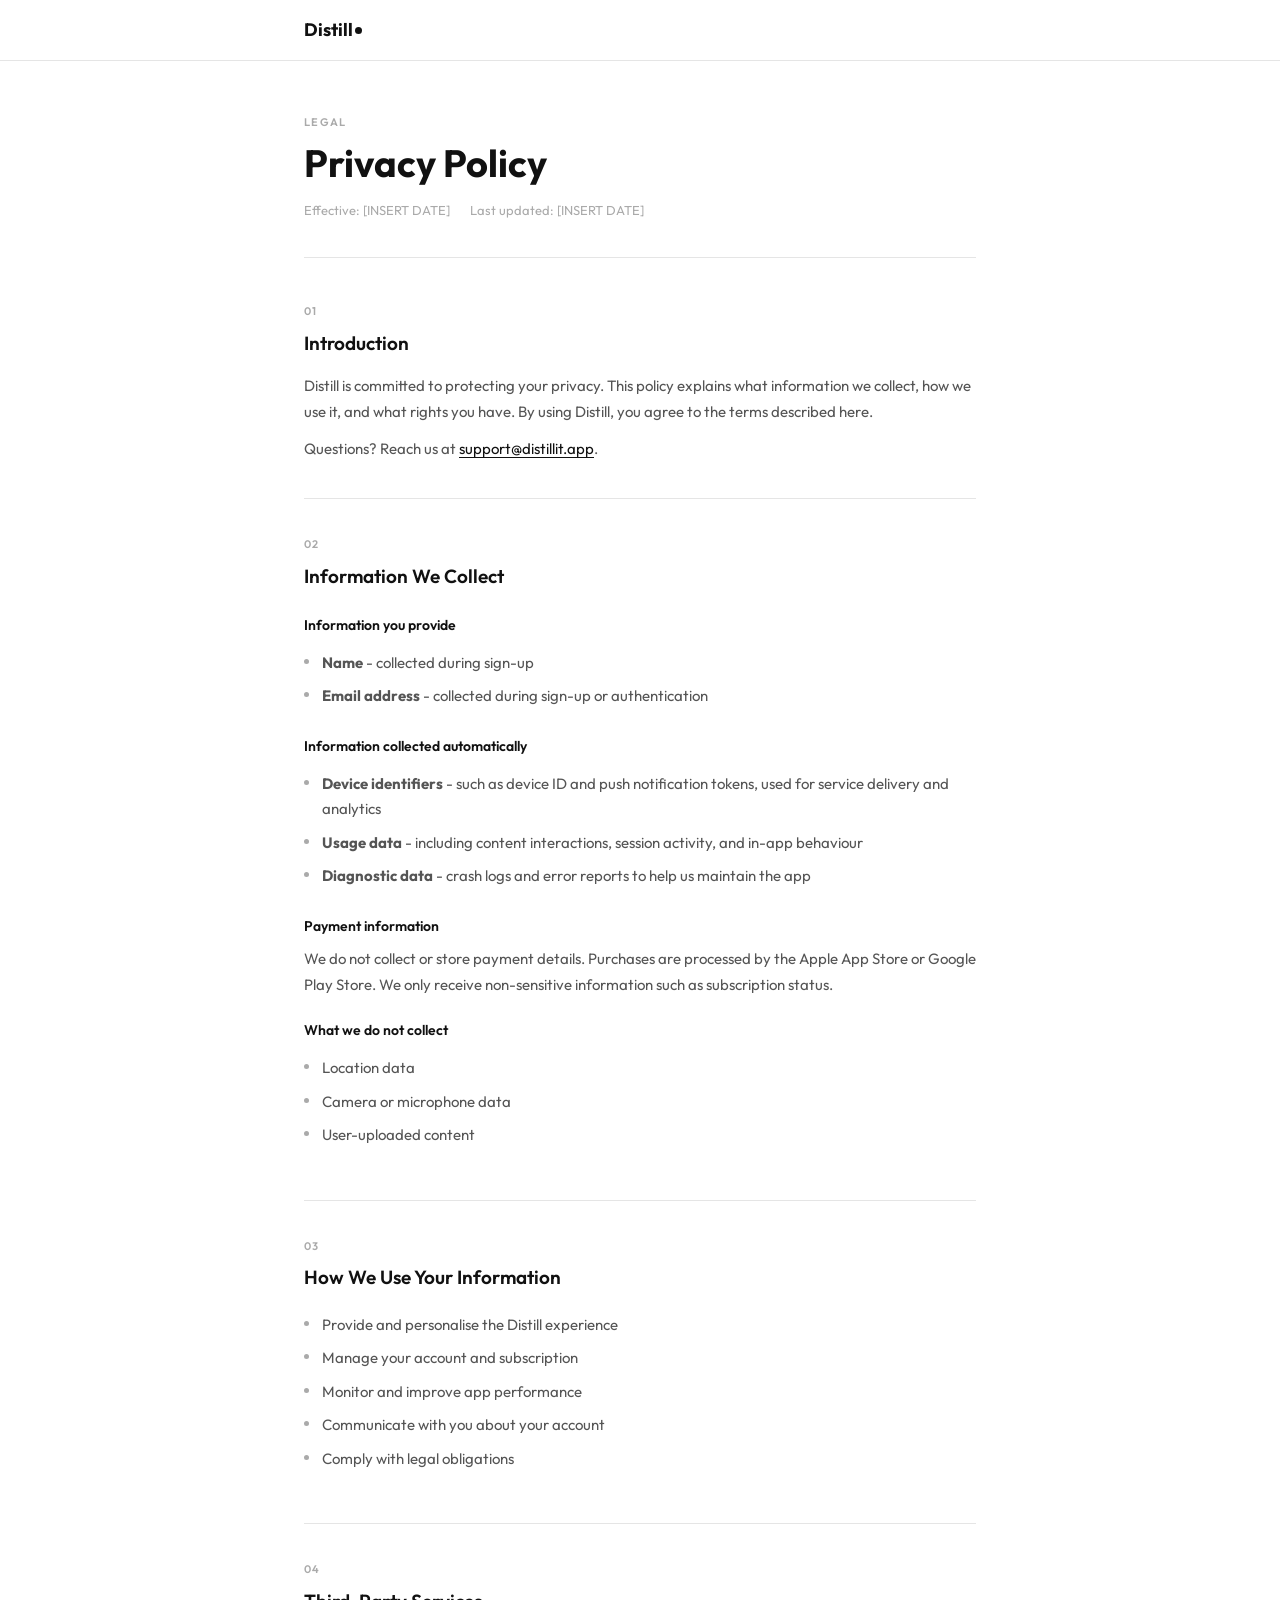
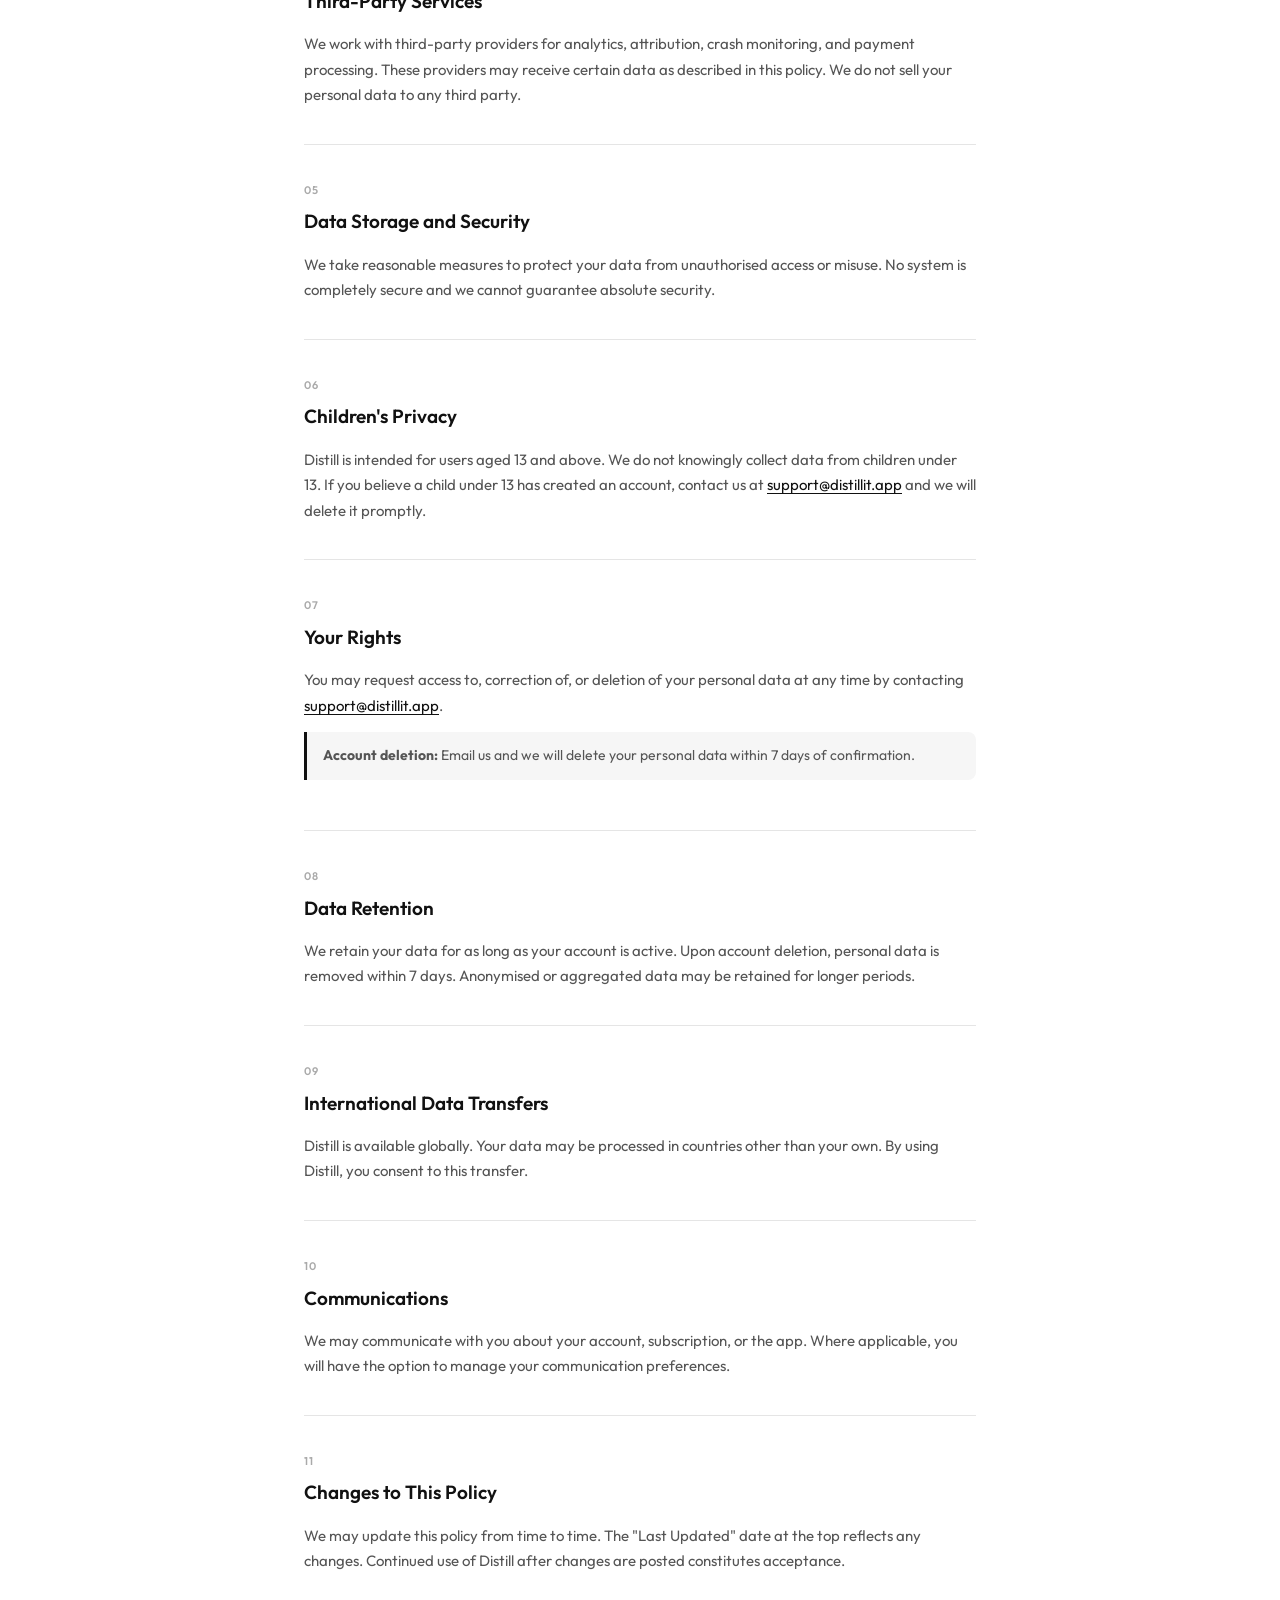
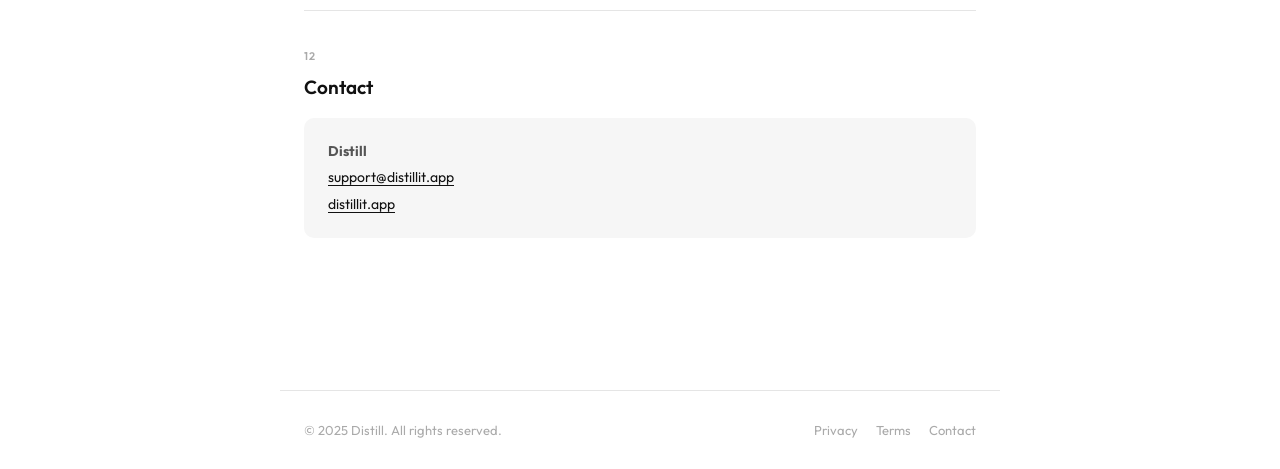
==== legal/privacy/index.html @ 9c456563 "Separated privacy and terms" ====
<!DOCTYPE html>
<html lang="en">
<head>
  <meta charset="UTF-8" />
  <meta name="viewport" content="width=device-width, initial-scale=1.0" />
  <title>Privacy Policy - Distill</title>
  <link rel="preconnect" href="https://fonts.googleapis.com" />
  <link rel="preconnect" href="https://fonts.gstatic.com" crossorigin />
  <link href="https://fonts.googleapis.com/css2?family=Outfit:wght@300;400;500;600;700&display=swap" rel="stylesheet" />
  <link rel="stylesheet" href="../styles.css" />
</head>
<body>

<header>
  <div class="header-inner">
    <a href="https://distillit.app" class="logo">Distill<span class="logo-dot"></span></a>
  </div>
</header>

<main>
  <div class="hero">
    <p class="hero-eyebrow">Legal</p>
    <h1>Privacy Policy</h1>
    <div class="hero-meta">
      <span>Effective: [INSERT DATE]</span>
      <span>Last updated: [INSERT DATE]</span>
    </div>
  </div>

  <div class="section-block">
    <p class="section-num">01</p>
    <h2>Introduction</h2>
    <p>Distill is committed to protecting your privacy. This policy explains what information we collect, how we use it, and what rights you have. By using Distill, you agree to the terms described here.</p>
    <p>Questions? Reach us at <a href="mailto:support@distillit.app">support@distillit.app</a>.</p>
  </div>

  <div class="section-block">
    <p class="section-num">02</p>
    <h2>Information We Collect</h2>

    <h3>Information you provide</h3>
    <ul>
      <li><strong>Name</strong> - collected during sign-up</li>
      <li><strong>Email address</strong> - collected during sign-up or authentication</li>
    </ul>

    <h3>Information collected automatically</h3>
    <ul>
      <li><strong>Device identifiers</strong> - such as device ID and push notification tokens, used for service delivery and analytics</li>
      <li><strong>Usage data</strong> - including content interactions, session activity, and in-app behaviour</li>
      <li><strong>Diagnostic data</strong> - crash logs and error reports to help us maintain the app</li>
    </ul>

    <h3>Payment information</h3>
    <p>We do not collect or store payment details. Purchases are processed by the Apple App Store or Google Play Store. We only receive non-sensitive information such as subscription status.</p>

    <h3>What we do not collect</h3>
    <ul>
      <li>Location data</li>
      <li>Camera or microphone data</li>
      <li>User-uploaded content</li>
    </ul>
  </div>

  <div class="section-block">
    <p class="section-num">03</p>
    <h2>How We Use Your Information</h2>
    <ul>
      <li>Provide and personalise the Distill experience</li>
      <li>Manage your account and subscription</li>
      <li>Monitor and improve app performance</li>
      <li>Communicate with you about your account</li>
      <li>Comply with legal obligations</li>
    </ul>
  </div>

  <div class="section-block">
    <p class="section-num">04</p>
    <h2>Third-Party Services</h2>
    <p>We work with third-party providers for analytics, attribution, crash monitoring, and payment processing. These providers may receive certain data as described in this policy. We do not sell your personal data to any third party.</p>
  </div>

  <div class="section-block">
    <p class="section-num">05</p>
    <h2>Data Storage and Security</h2>
    <p>We take reasonable measures to protect your data from unauthorised access or misuse. No system is completely secure and we cannot guarantee absolute security.</p>
  </div>

  <div class="section-block">
    <p class="section-num">06</p>
    <h2>Children's Privacy</h2>
    <p>Distill is intended for users aged 13 and above. We do not knowingly collect data from children under 13. If you believe a child under 13 has created an account, contact us at <a href="mailto:support@distillit.app">support@distillit.app</a> and we will delete it promptly.</p>
  </div>

  <div class="section-block">
    <p class="section-num">07</p>
    <h2>Your Rights</h2>
    <p>You may request access to, correction of, or deletion of your personal data at any time by contacting <a href="mailto:support@distillit.app">support@distillit.app</a>.</p>
    <div class="callout">
      <p><strong>Account deletion:</strong> Email us and we will delete your personal data within 7 days of confirmation.</p>
    </div>
  </div>

  <div class="section-block">
    <p class="section-num">08</p>
    <h2>Data Retention</h2>
    <p>We retain your data for as long as your account is active. Upon account deletion, personal data is removed within 7 days. Anonymised or aggregated data may be retained for longer periods.</p>
  </div>

  <div class="section-block">
    <p class="section-num">09</p>
    <h2>International Data Transfers</h2>
    <p>Distill is available globally. Your data may be processed in countries other than your own. By using Distill, you consent to this transfer.</p>
  </div>

  <div class="section-block">
    <p class="section-num">10</p>
    <h2>Communications</h2>
    <p>We may communicate with you about your account, subscription, or the app. Where applicable, you will have the option to manage your communication preferences.</p>
  </div>

  <div class="section-block">
    <p class="section-num">11</p>
    <h2>Changes to This Policy</h2>
    <p>We may update this policy from time to time. The "Last Updated" date at the top reflects any changes. Continued use of Distill after changes are posted constitutes acceptance.</p>
  </div>

  <div class="section-block">
    <p class="section-num">12</p>
    <h2>Contact</h2>
    <div class="contact-block">
      <p>
        <strong>Distill</strong><br>
        <a href="mailto:support@distillit.app">support@distillit.app</a><br>
        <a href="https://distillit.app" target="_blank" rel="noopener">distillit.app</a>
      </p>
    </div>
  </div>
</main>

<footer>
  <div class="footer-inner">
    <p>&copy; 2025 Distill. All rights reserved.</p>
    <div class="footer-links">
      <a href="../privacy/" aria-current="page">Privacy</a>
      <a href="../terms/">Terms</a>
      <a href="mailto:support@distillit.app">Contact</a>
    </div>
  </div>
</footer>

</body>
</html>
---- legal/styles.css ----
*, *::before, *::after { box-sizing: border-box; margin: 0; padding: 0; }

:root {
  --bg: #ffffff;
  --surface: #f6f6f6;
  --border: #e5e5e5;
  --text-primary: #111111;
  --text-secondary: #555555;
  --text-tertiary: #aaaaaa;
}

html { scroll-behavior: smooth; }

body {
  font-family: 'Outfit', sans-serif;
  background: var(--bg);
  color: var(--text-primary);
  font-size: 16px;
  line-height: 1.7;
  -webkit-font-smoothing: antialiased;
}

header {
  position: sticky;
  top: 0;
  z-index: 100;
  background: rgba(255,255,255,0.92);
  backdrop-filter: blur(12px);
  -webkit-backdrop-filter: blur(12px);
  border-bottom: 1px solid var(--border);
}

.header-inner {
  max-width: 720px;
  margin: 0 auto;
  padding: 0 24px;
  display: flex;
  align-items: center;
  height: 60px;
}

.logo {
  font-size: 18px;
  font-weight: 700;
  letter-spacing: 0;
  color: var(--text-primary);
  text-decoration: none;
}

.logo-dot {
  display: inline-block;
  width: 7px;
  height: 7px;
  background: var(--text-primary);
  border-radius: 50%;
  margin-left: 2px;
  vertical-align: middle;
  position: relative;
  top: -1px;
}

main {
  max-width: 720px;
  margin: 0 auto;
  padding: 0 24px 80px;
}

.hero {
  padding: 52px 0 36px;
  border-bottom: 1px solid var(--border);
  margin-bottom: 44px;
}

.hero-eyebrow {
  font-size: 11px;
  font-weight: 600;
  letter-spacing: 0.12em;
  text-transform: uppercase;
  color: var(--text-tertiary);
  margin-bottom: 10px;
}

.hero h1 {
  font-size: clamp(26px, 5vw, 38px);
  font-weight: 700;
  letter-spacing: 0;
  line-height: 1.15;
  margin-bottom: 14px;
}

.hero-meta {
  font-size: 13px;
  color: var(--text-tertiary);
  display: flex;
  gap: 20px;
  flex-wrap: wrap;
}

.section-block {
  padding-bottom: 36px;
  margin-bottom: 36px;
  border-bottom: 1px solid var(--border);
}

.section-block:last-child { border-bottom: none; }

.section-num {
  font-size: 11px;
  font-weight: 600;
  letter-spacing: 0.1em;
  text-transform: uppercase;
  color: var(--text-tertiary);
  margin-bottom: 6px;
}

.section-block h2 {
  font-size: 19px;
  font-weight: 600;
  letter-spacing: 0;
  margin-bottom: 14px;
}

.section-block h3 {
  font-size: 14px;
  font-weight: 600;
  color: var(--text-primary);
  margin: 22px 0 8px;
}

p {
  font-size: 15px;
  color: var(--text-secondary);
  margin-bottom: 12px;
}

p:last-child { margin-bottom: 0; }

ul, ol {
  padding-left: 0;
  margin: 8px 0 12px;
  list-style: none;
}

li {
  font-size: 15px;
  color: var(--text-secondary);
  padding: 4px 0 4px 18px;
  position: relative;
}

ul li::before {
  content: '';
  position: absolute;
  left: 0;
  top: 13px;
  width: 5px;
  height: 5px;
  border-radius: 50%;
  background: var(--text-tertiary);
}

.callout {
  background: var(--surface);
  border-left: 3px solid var(--text-primary);
  border-radius: 0 8px 8px 0;
  padding: 12px 16px;
  margin: 14px 0;
}

.callout p { font-size: 14px; margin: 0; }

.contact-block {
  background: var(--surface);
  border-radius: 10px;
  padding: 20px 24px;
  margin-top: 14px;
}

.contact-block p {
  font-size: 14px;
  line-height: 1.9;
  margin: 0;
}

a { color: var(--text-primary); text-underline-offset: 3px; }
a:hover { opacity: 0.55; }

footer {
  border-top: 1px solid var(--border);
  max-width: 720px;
  margin: 0 auto;
  padding: 28px 24px;
}

.footer-inner {
  display: flex;
  justify-content: space-between;
  align-items: center;
  flex-wrap: wrap;
  gap: 10px;
}

.footer-inner p {
  font-size: 13px;
  color: var(--text-tertiary);
  margin: 0;
}

.footer-links { display: flex; gap: 18px; }

.footer-links a {
  font-size: 13px;
  color: var(--text-tertiary);
  text-decoration: none;
}

.footer-links a:hover { color: var(--text-primary); }

@media (max-width: 560px) {
  .header-inner { padding: 0 16px; }
  main { padding: 0 16px 60px; }
  .hero { padding: 36px 0 24px; }
  footer { padding: 22px 16px; }
}
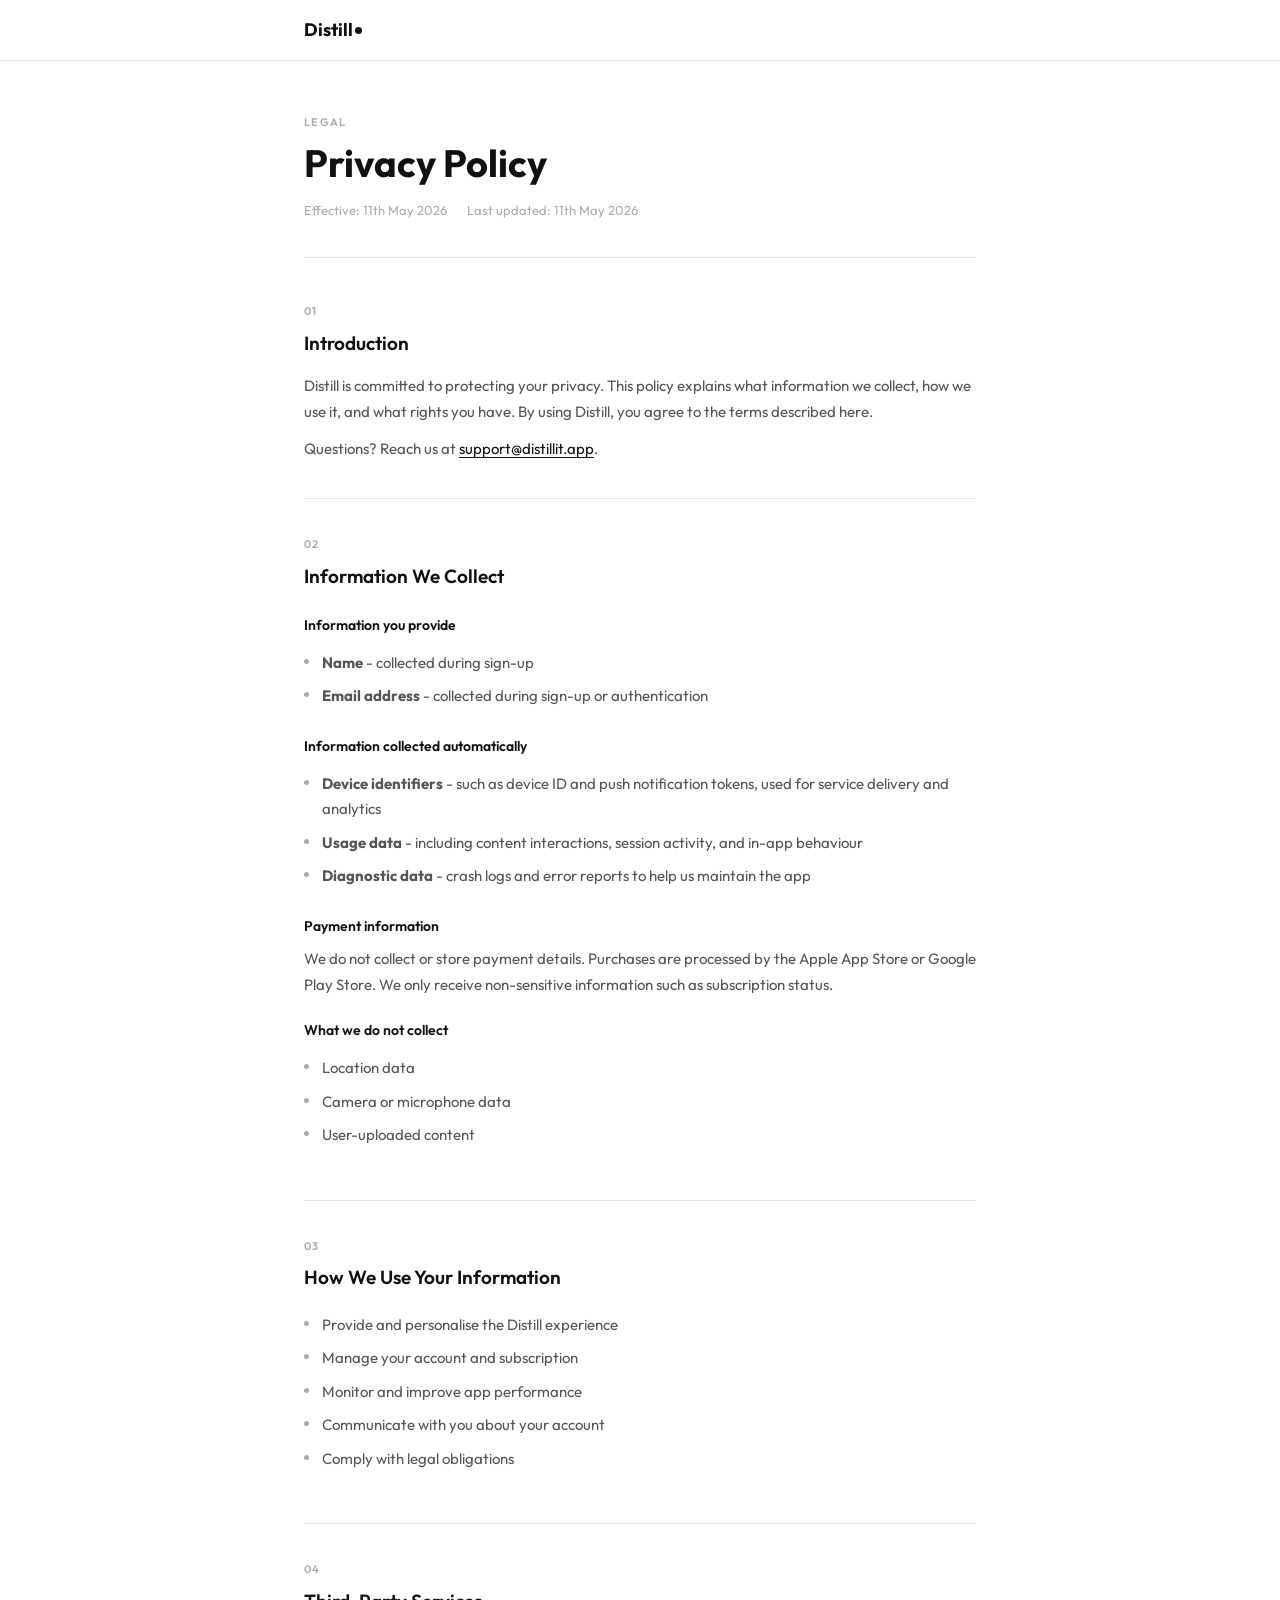
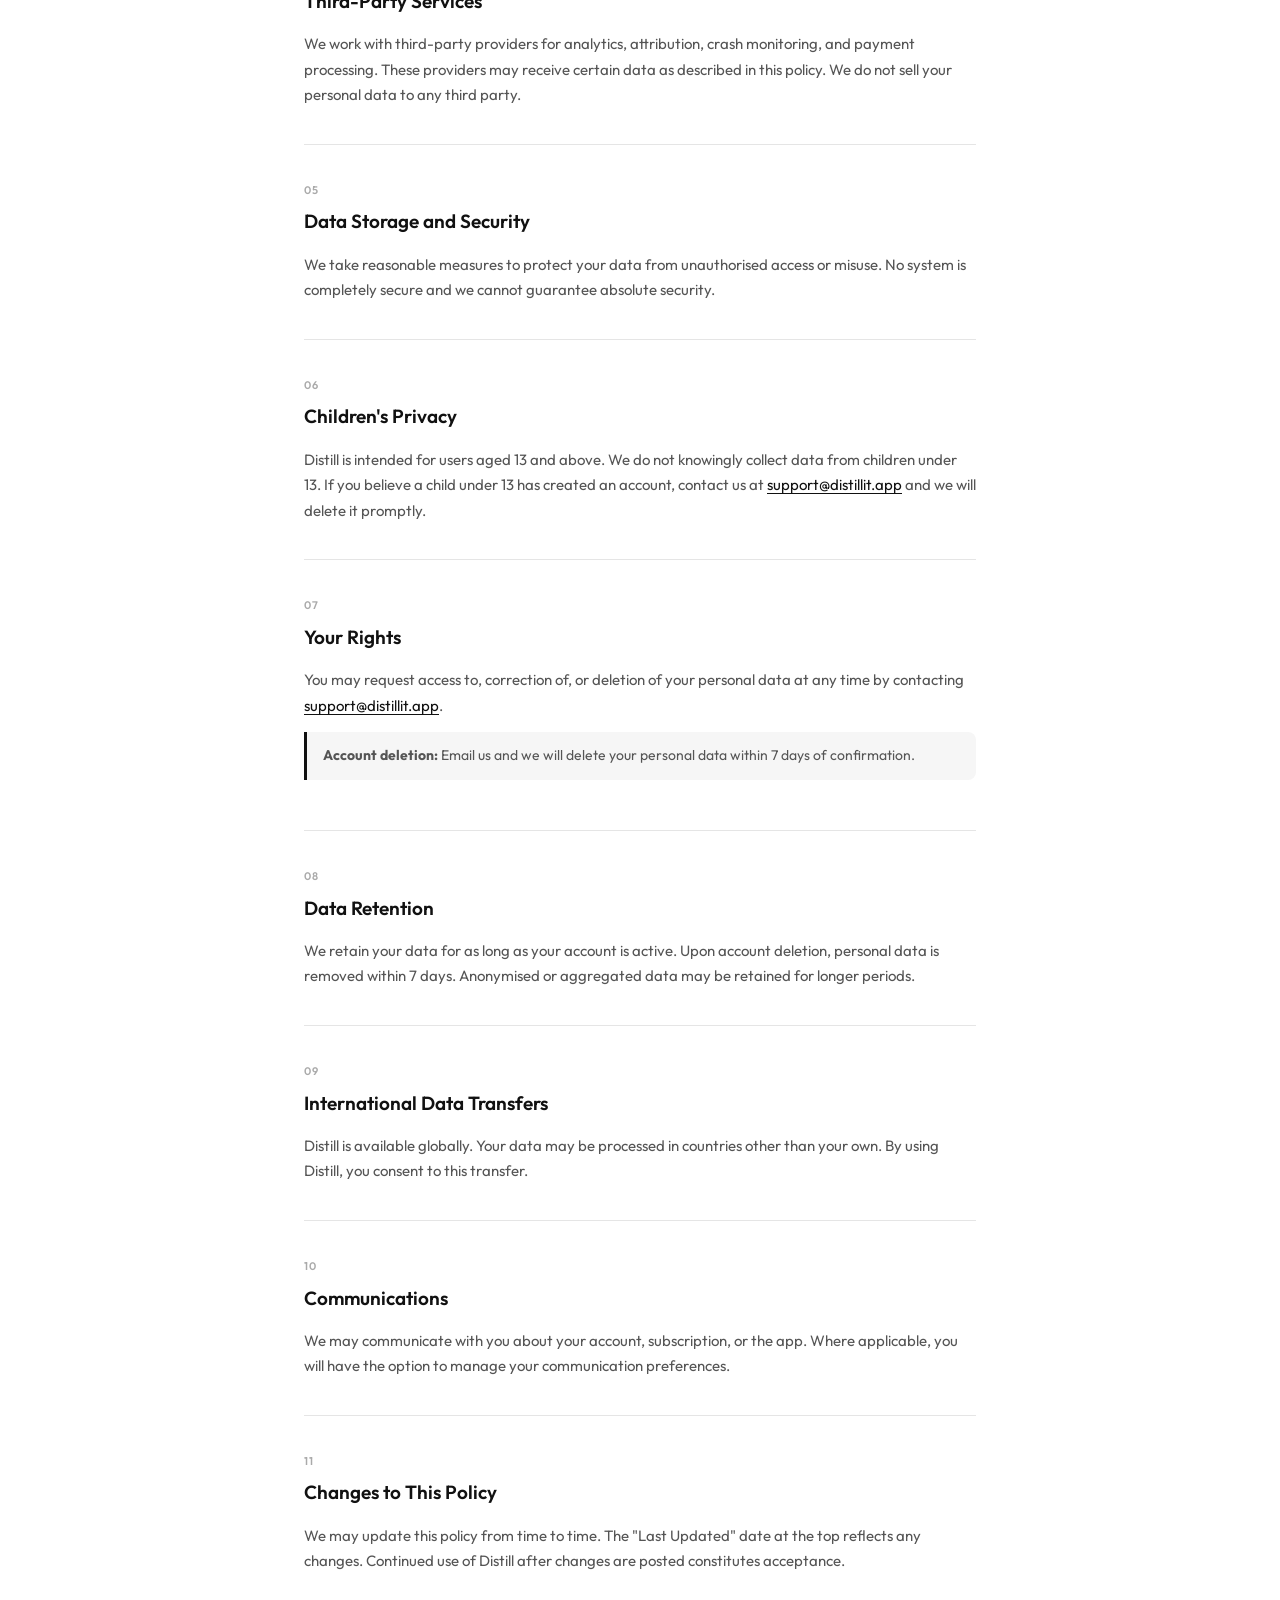
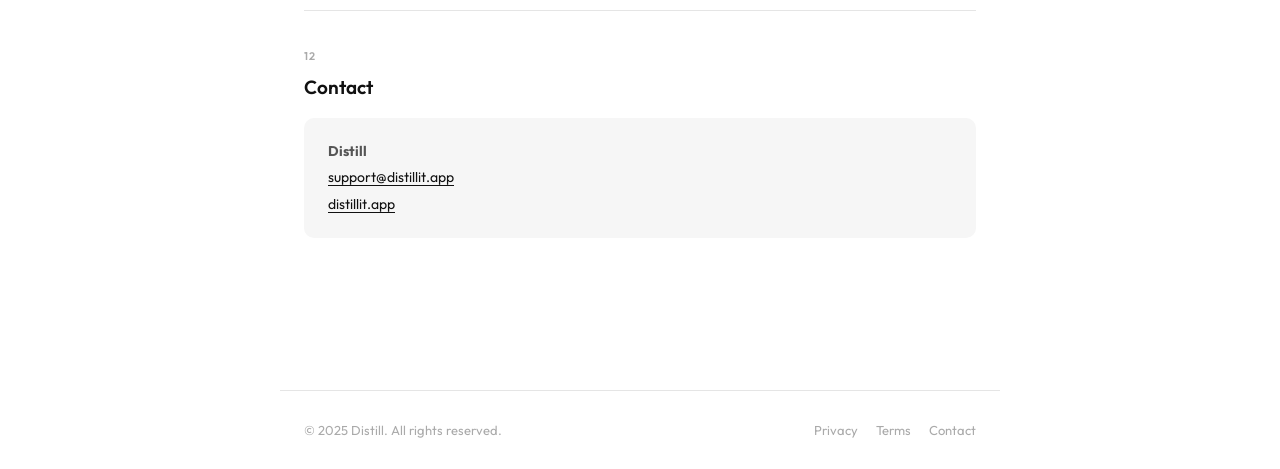
==== commit 1d7b612b: "Added support" ====
--- a/legal/privacy/index.html
+++ b/legal/privacy/index.html
@@ -22,8 +22,8 @@
     <p class="hero-eyebrow">Legal</p>
     <h1>Privacy Policy</h1>
     <div class="hero-meta">
-      <span>Effective: [INSERT DATE]</span>
-      <span>Last updated: [INSERT DATE]</span>
+      <span>Effective: 11th May 2026</span>
+      <span>Last updated: 11th May 2026</span>
     </div>
   </div>
 
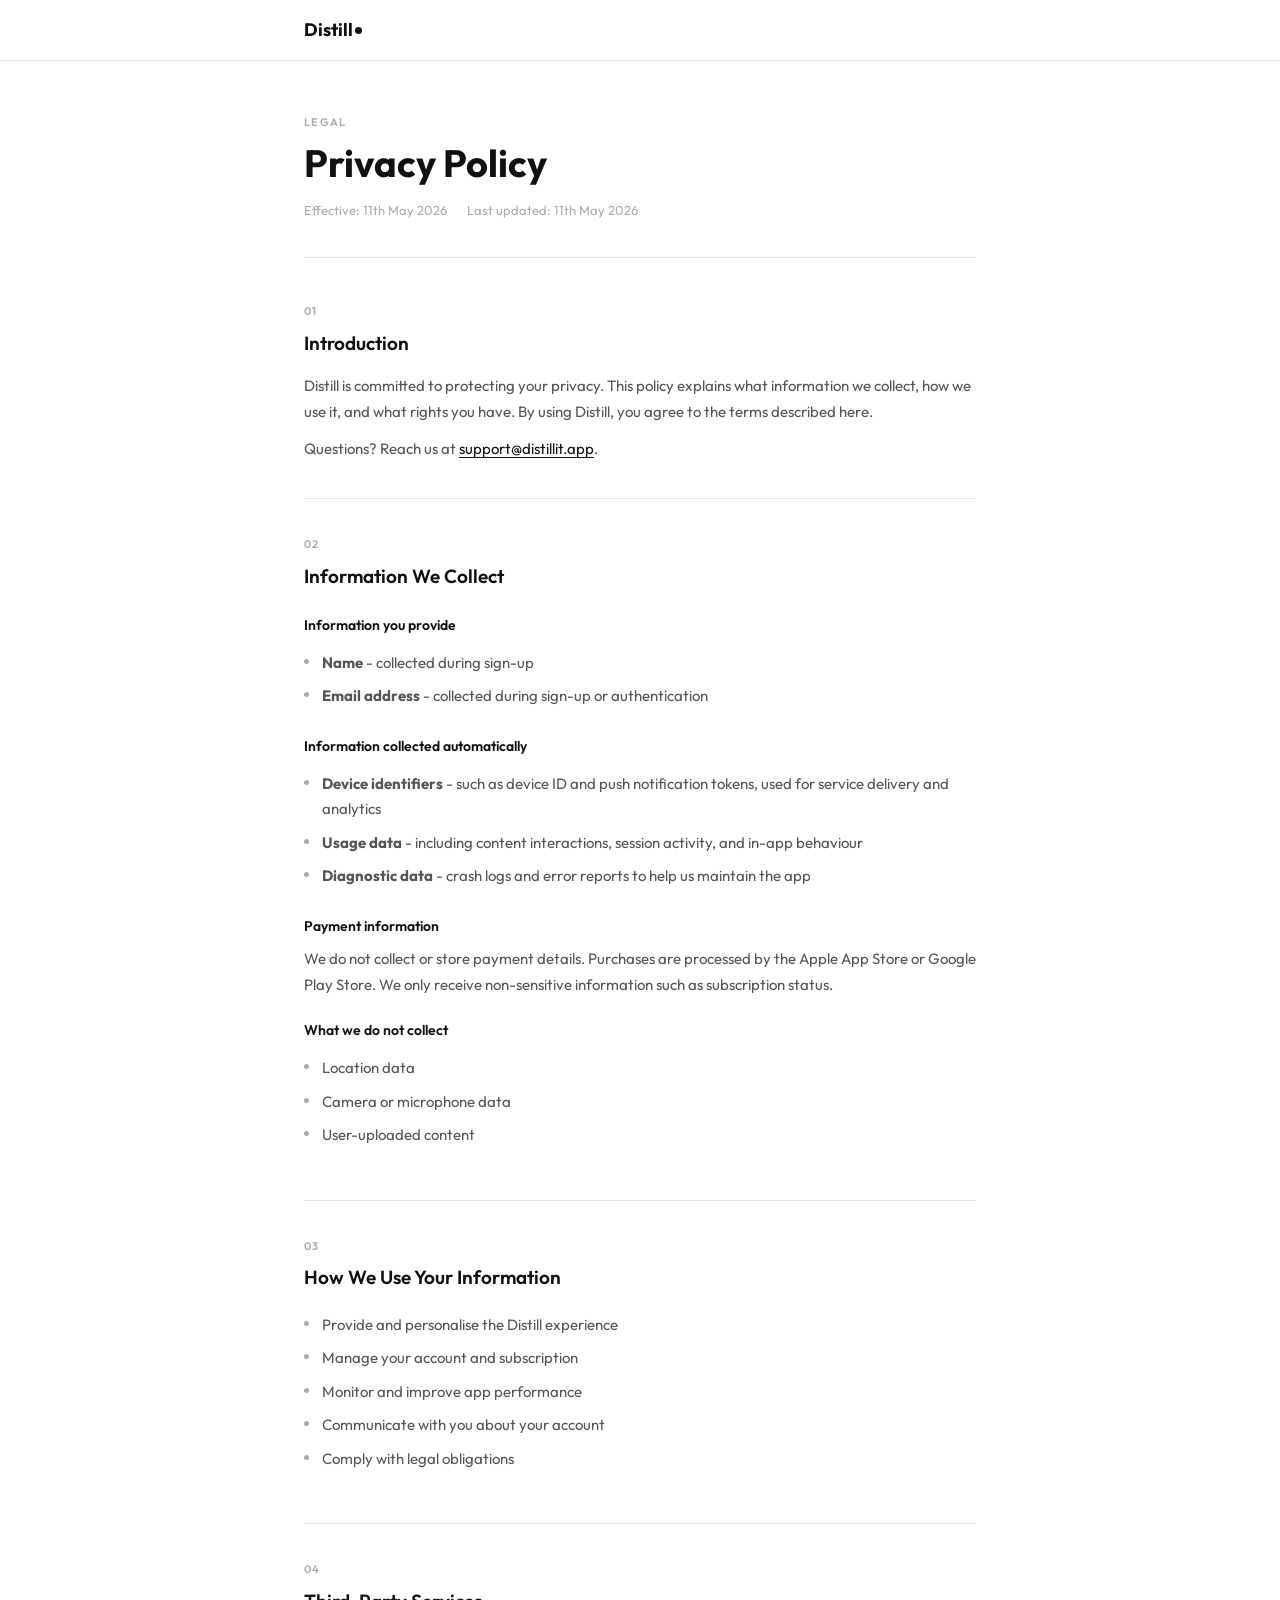
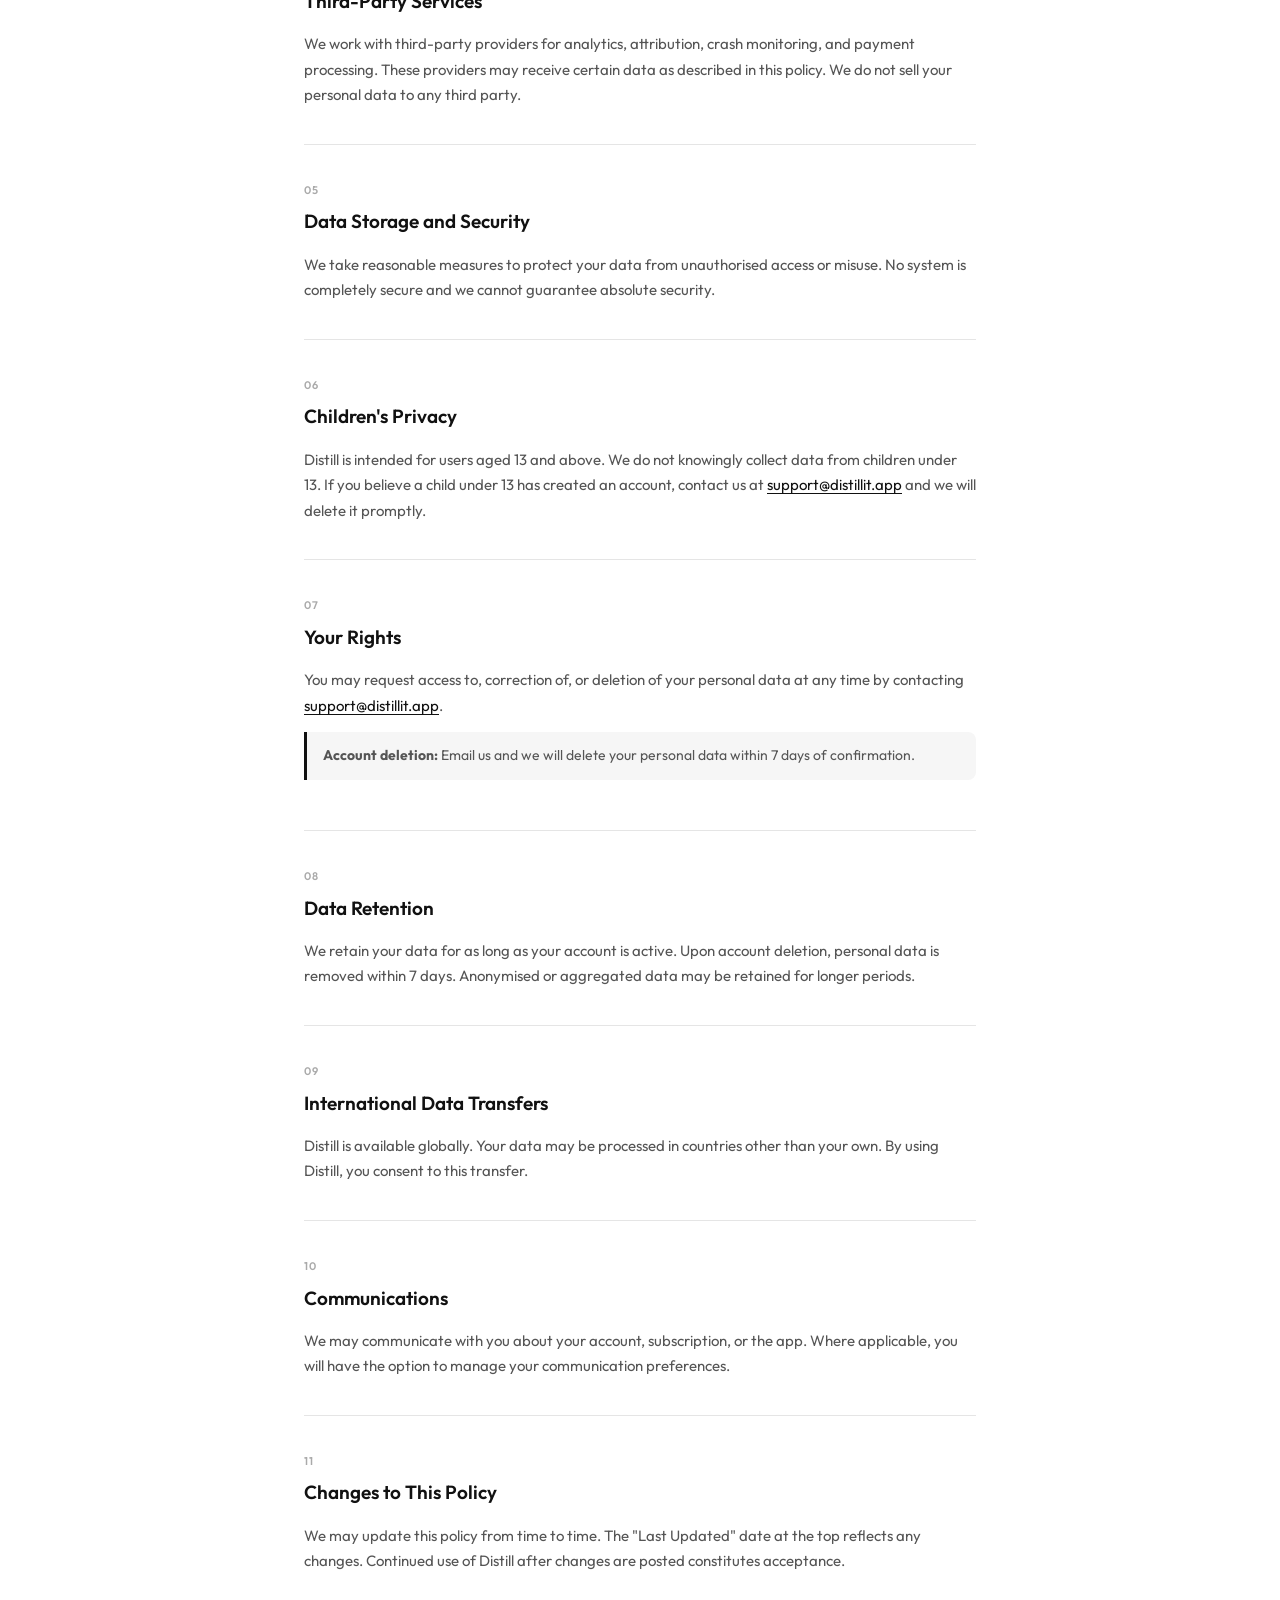
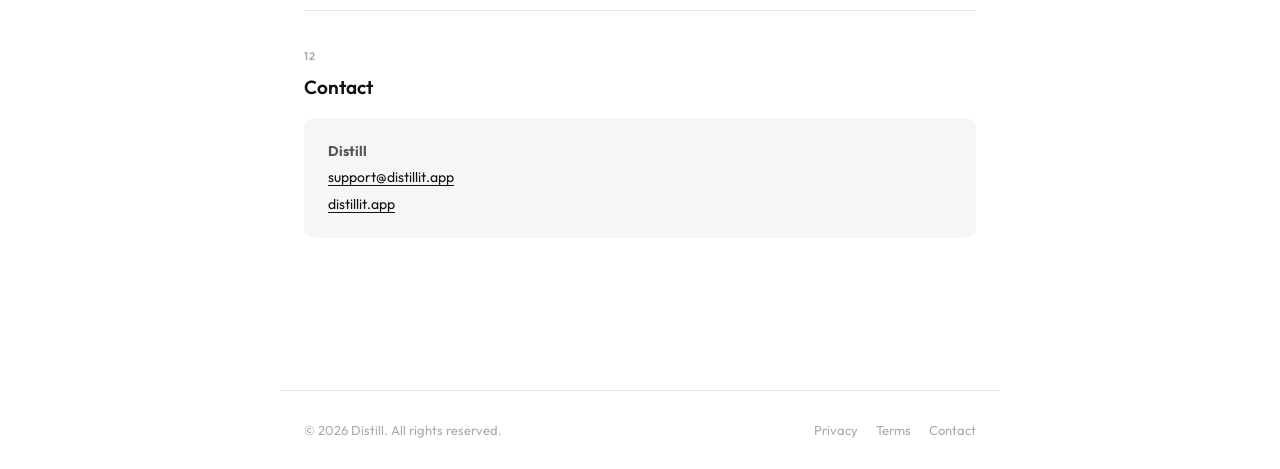
==== commit bb2fd124: "Replaced year" ====
--- a/legal/privacy/index.html
+++ b/legal/privacy/index.html
@@ -140,7 +140,7 @@
 
 <footer>
   <div class="footer-inner">
-    <p>&copy; 2025 Distill. All rights reserved.</p>
+    <p>&copy; 2026 Distill. All rights reserved.</p>
     <div class="footer-links">
       <a href="../privacy/" aria-current="page">Privacy</a>
       <a href="../terms/">Terms</a>
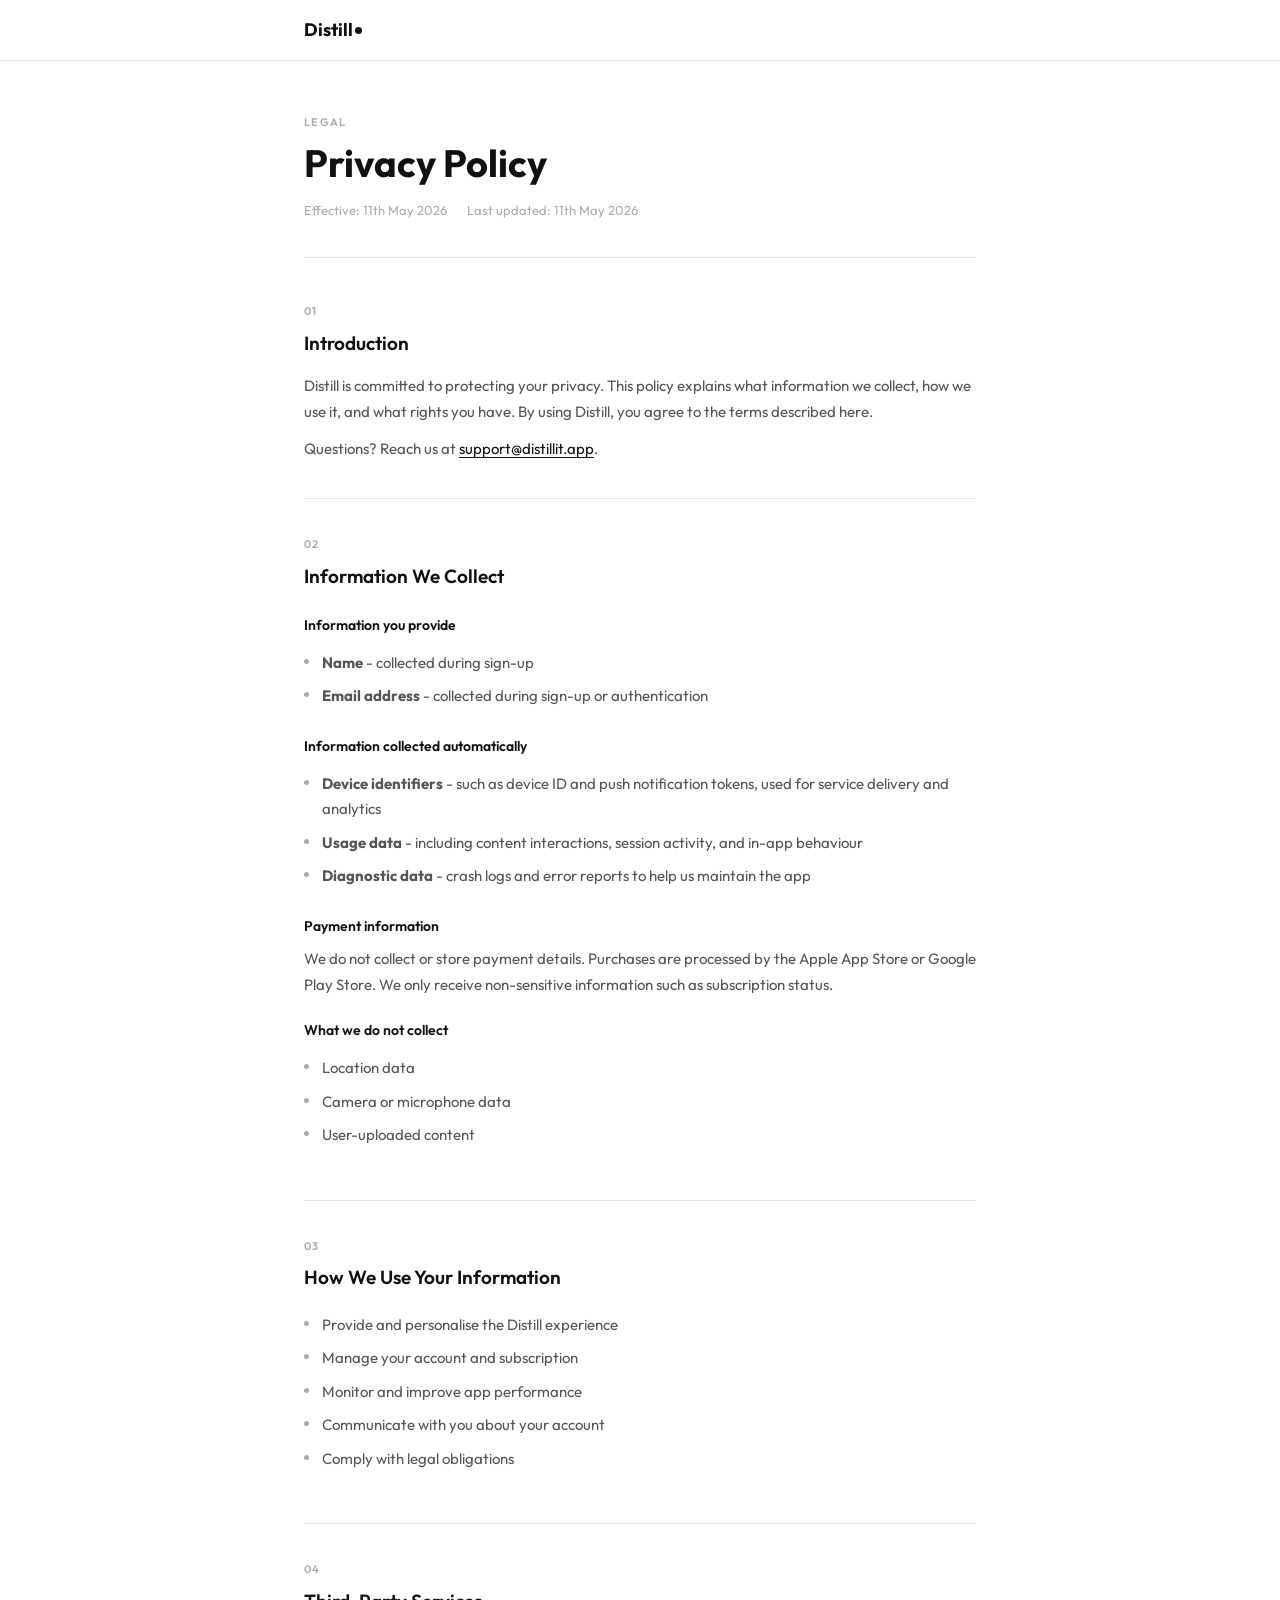
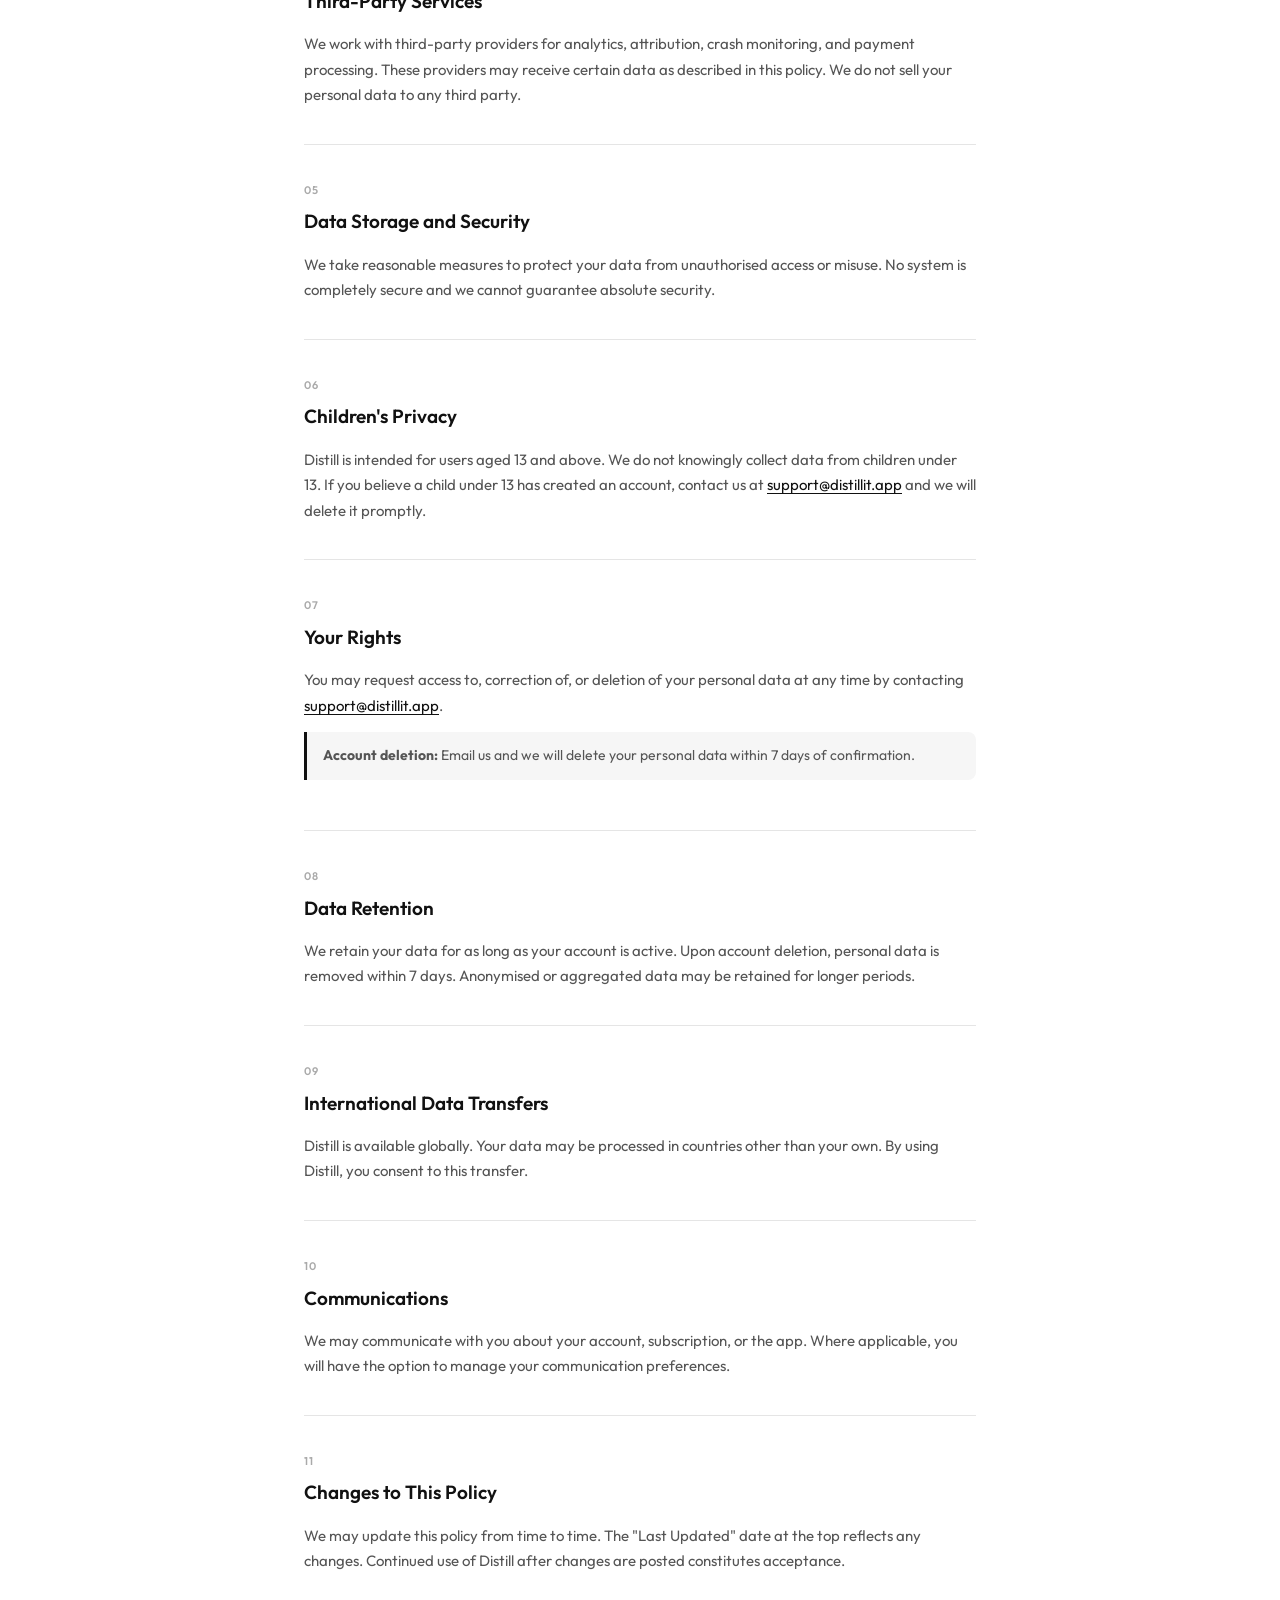
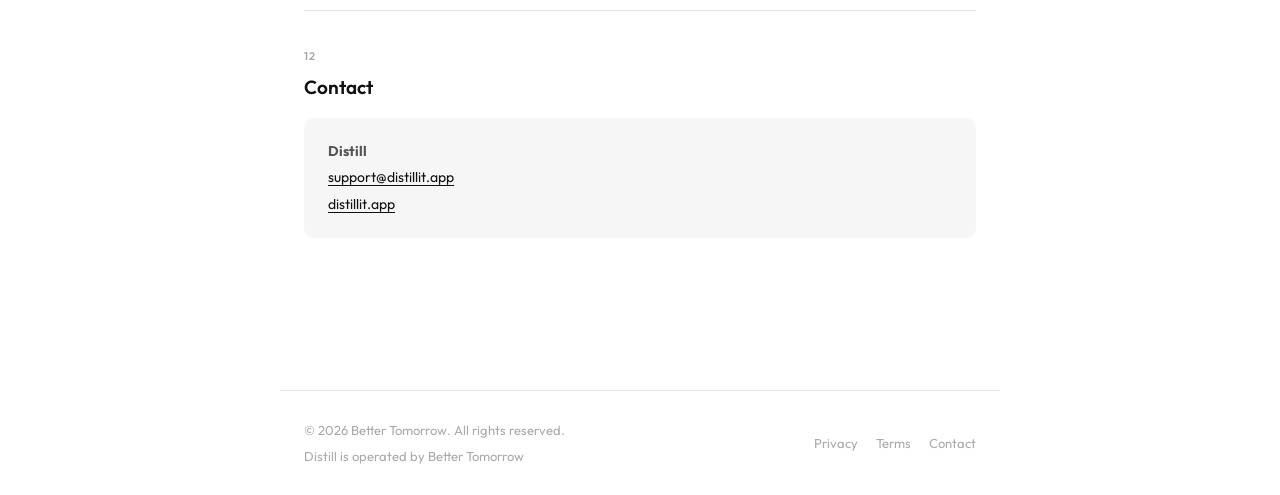
==== commit d76aa396: "Changed copyright" ====
--- a/legal/privacy/index.html
+++ b/legal/privacy/index.html
@@ -7,7 +7,7 @@
   <link rel="preconnect" href="https://fonts.googleapis.com" />
   <link rel="preconnect" href="https://fonts.gstatic.com" crossorigin />
   <link href="https://fonts.googleapis.com/css2?family=Outfit:wght@300;400;500;600;700&display=swap" rel="stylesheet" />
-  <link rel="stylesheet" href="../styles.css" />
+  <link rel="stylesheet" href="../../styles.css" />
 </head>
 <body>
 
@@ -140,10 +140,13 @@
 
 <footer>
   <div class="footer-inner">
-    <p>&copy; 2026 Distill. All rights reserved.</p>
+    <div class="footer-copy">
+      <p>&copy; 2026 Better Tomorrow. All rights reserved.</p>
+      <p>Distill is operated by Better Tomorrow</p>
+    </div>
     <div class="footer-links">
-      <a href="../privacy/" aria-current="page">Privacy</a>
-      <a href="../terms/">Terms</a>
+      <a href="https://distillit.app/legal/privacy/">Privacy</a>
+      <a href="https://distillit.app/legal/terms/">Terms</a>
       <a href="mailto:support@distillit.app">Contact</a>
     </div>
   </div>
--- a/styles.css
+++ b/styles.css
@@ -0,0 +1,230 @@
+*, *::before, *::after { box-sizing: border-box; margin: 0; padding: 0; }
+
+:root {
+  --bg: #ffffff;
+  --surface: #f6f6f6;
+  --border: #e5e5e5;
+  --text-primary: #111111;
+  --text-secondary: #555555;
+  --text-tertiary: #aaaaaa;
+}
+
+html { scroll-behavior: smooth; }
+
+body {
+  font-family: 'Outfit', sans-serif;
+  background: var(--bg);
+  color: var(--text-primary);
+  font-size: 16px;
+  line-height: 1.7;
+  -webkit-font-smoothing: antialiased;
+}
+
+header {
+  position: sticky;
+  top: 0;
+  z-index: 100;
+  background: rgba(255,255,255,0.92);
+  backdrop-filter: blur(12px);
+  -webkit-backdrop-filter: blur(12px);
+  border-bottom: 1px solid var(--border);
+}
+
+.header-inner {
+  max-width: 720px;
+  margin: 0 auto;
+  padding: 0 24px;
+  display: flex;
+  align-items: center;
+  height: 60px;
+}
+
+.logo {
+  font-size: 18px;
+  font-weight: 700;
+  letter-spacing: 0;
+  color: var(--text-primary);
+  text-decoration: none;
+}
+
+.logo-dot {
+  display: inline-block;
+  width: 7px;
+  height: 7px;
+  background: var(--text-primary);
+  border-radius: 50%;
+  margin-left: 2px;
+  vertical-align: middle;
+  position: relative;
+  top: -1px;
+}
+
+main {
+  max-width: 720px;
+  margin: 0 auto;
+  padding: 0 24px 80px;
+}
+
+.hero {
+  padding: 52px 0 36px;
+  border-bottom: 1px solid var(--border);
+  margin-bottom: 44px;
+}
+
+.hero-eyebrow {
+  font-size: 11px;
+  font-weight: 600;
+  letter-spacing: 0.12em;
+  text-transform: uppercase;
+  color: var(--text-tertiary);
+  margin-bottom: 10px;
+}
+
+.hero h1 {
+  font-size: clamp(26px, 5vw, 38px);
+  font-weight: 700;
+  letter-spacing: 0;
+  line-height: 1.15;
+  margin-bottom: 14px;
+}
+
+.hero-meta {
+  font-size: 13px;
+  color: var(--text-tertiary);
+  display: flex;
+  gap: 20px;
+  flex-wrap: wrap;
+}
+
+.section-block {
+  padding-bottom: 36px;
+  margin-bottom: 36px;
+  border-bottom: 1px solid var(--border);
+}
+
+.section-block:last-child { border-bottom: none; }
+
+.section-num {
+  font-size: 11px;
+  font-weight: 600;
+  letter-spacing: 0.1em;
+  text-transform: uppercase;
+  color: var(--text-tertiary);
+  margin-bottom: 6px;
+}
+
+.section-block h2 {
+  font-size: 19px;
+  font-weight: 600;
+  letter-spacing: 0;
+  margin-bottom: 14px;
+}
+
+.section-block h3 {
+  font-size: 14px;
+  font-weight: 600;
+  color: var(--text-primary);
+  margin: 22px 0 8px;
+}
+
+p {
+  font-size: 15px;
+  color: var(--text-secondary);
+  margin-bottom: 12px;
+}
+
+p:last-child { margin-bottom: 0; }
+
+ul, ol {
+  padding-left: 0;
+  margin: 8px 0 12px;
+  list-style: none;
+}
+
+li {
+  font-size: 15px;
+  color: var(--text-secondary);
+  padding: 4px 0 4px 18px;
+  position: relative;
+}
+
+ul li::before {
+  content: '';
+  position: absolute;
+  left: 0;
+  top: 13px;
+  width: 5px;
+  height: 5px;
+  border-radius: 50%;
+  background: var(--text-tertiary);
+}
+
+.callout {
+  background: var(--surface);
+  border-left: 3px solid var(--text-primary);
+  border-radius: 0 8px 8px 0;
+  padding: 12px 16px;
+  margin: 14px 0;
+}
+
+.callout p { font-size: 14px; margin: 0; }
+
+.contact-block {
+  background: var(--surface);
+  border-radius: 10px;
+  padding: 20px 24px;
+  margin-top: 14px;
+}
+
+.contact-block p {
+  font-size: 14px;
+  line-height: 1.9;
+  margin: 0;
+}
+
+a { color: var(--text-primary); text-underline-offset: 3px; }
+a:hover { opacity: 0.55; }
+
+footer {
+  border-top: 1px solid var(--border);
+  max-width: 720px;
+  margin: 0 auto;
+  padding: 28px 24px;
+}
+
+.footer-inner {
+  display: flex;
+  justify-content: space-between;
+  align-items: center;
+  flex-wrap: wrap;
+  gap: 10px;
+}
+
+.footer-inner p {
+  font-size: 13px;
+  color: var(--text-tertiary);
+  margin: 0;
+}
+
+.footer-copy {
+  display: flex;
+  flex-direction: column;
+  gap: 4px;
+}
+
+.footer-links { display: flex; gap: 18px; }
+
+.footer-links a {
+  font-size: 13px;
+  color: var(--text-tertiary);
+  text-decoration: none;
+}
+
+.footer-links a:hover { color: var(--text-primary); }
+
+@media (max-width: 560px) {
+  .header-inner { padding: 0 16px; }
+  main { padding: 0 16px 60px; }
+  .hero { padding: 36px 0 24px; }
+  footer { padding: 22px 16px; }
+}
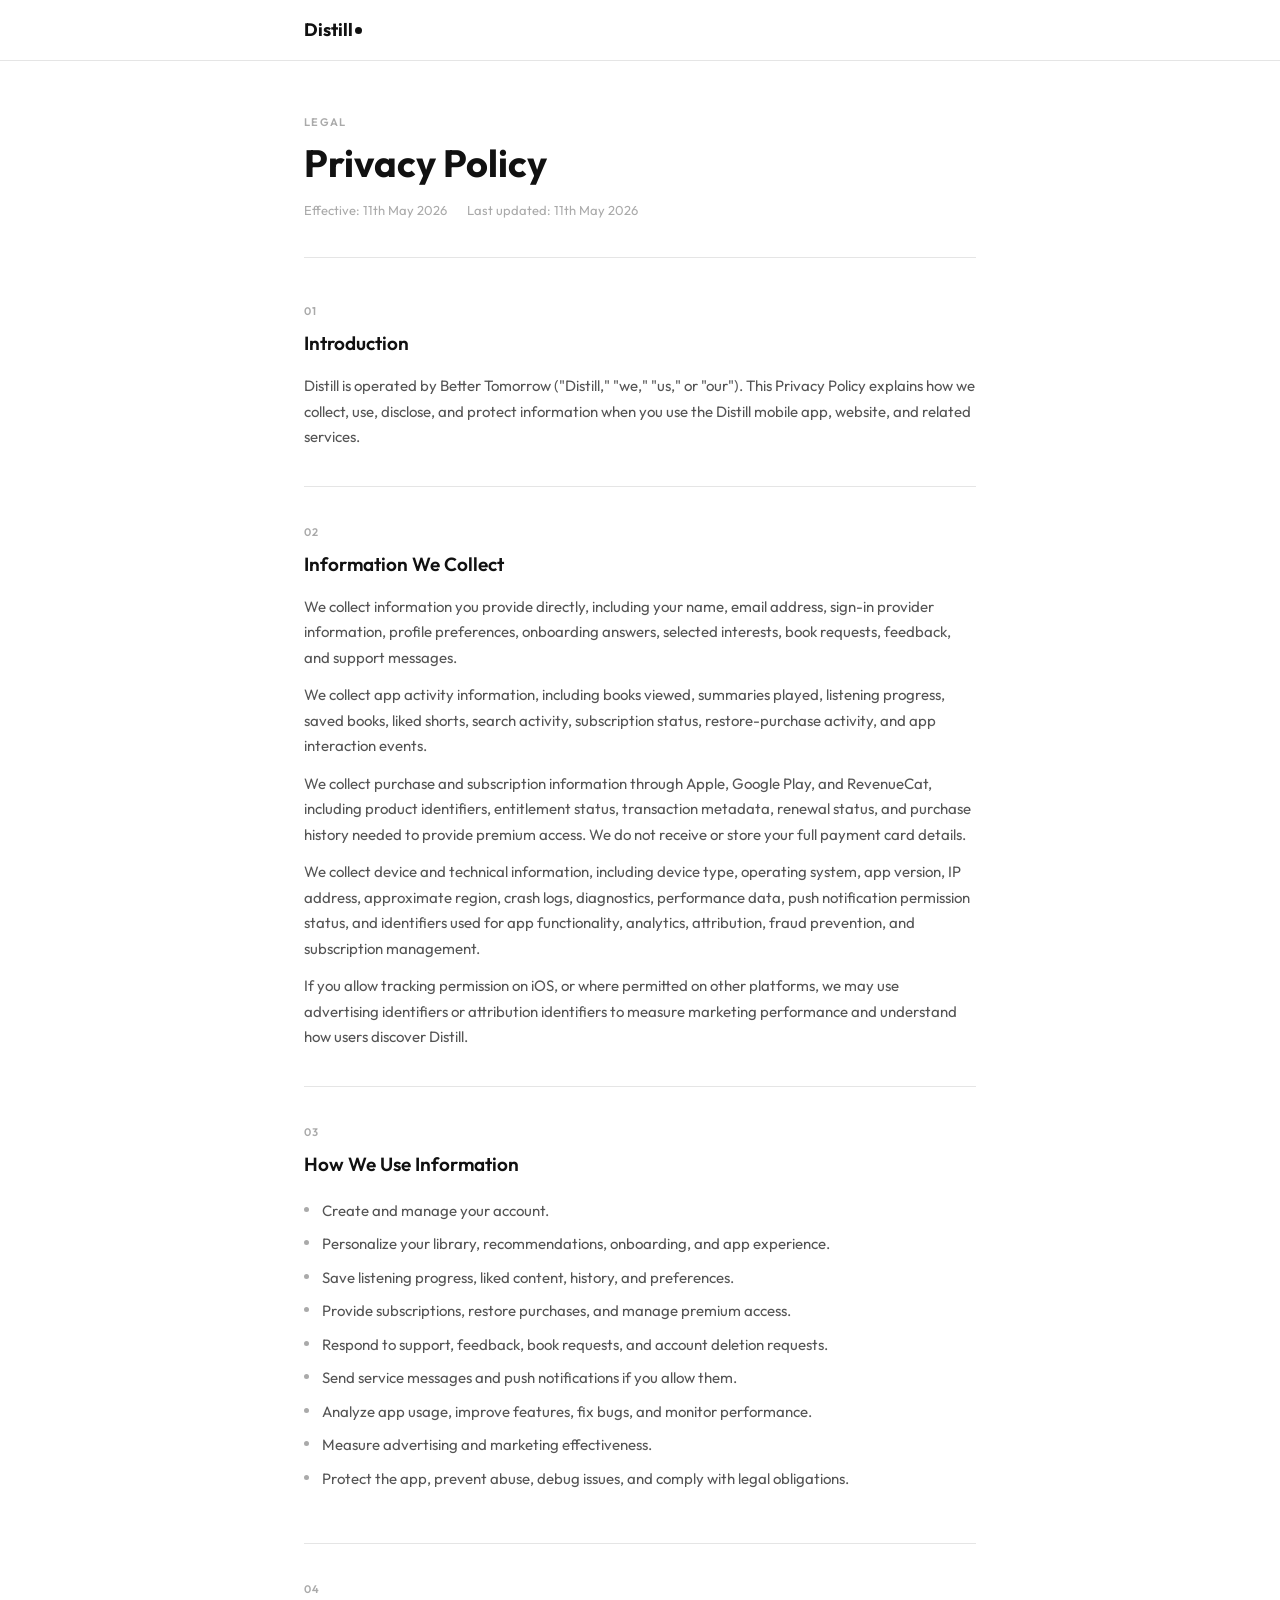
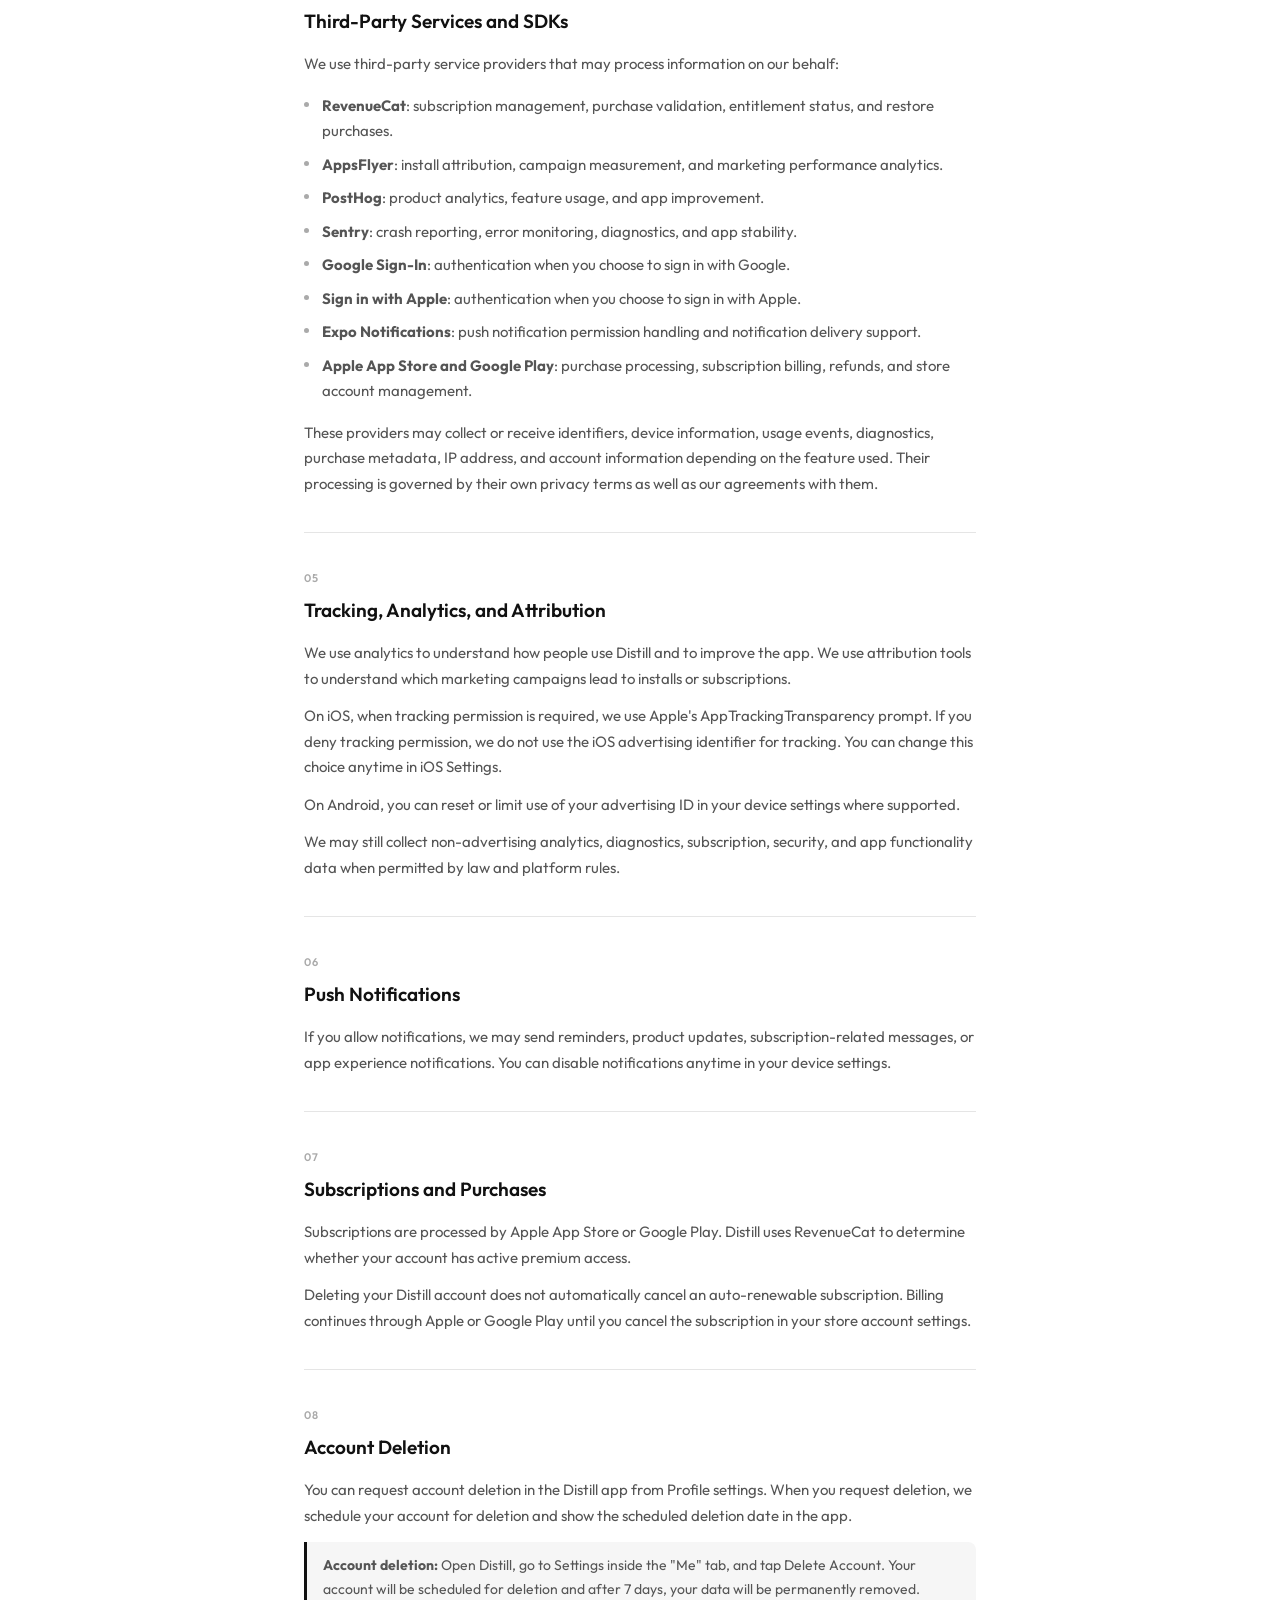
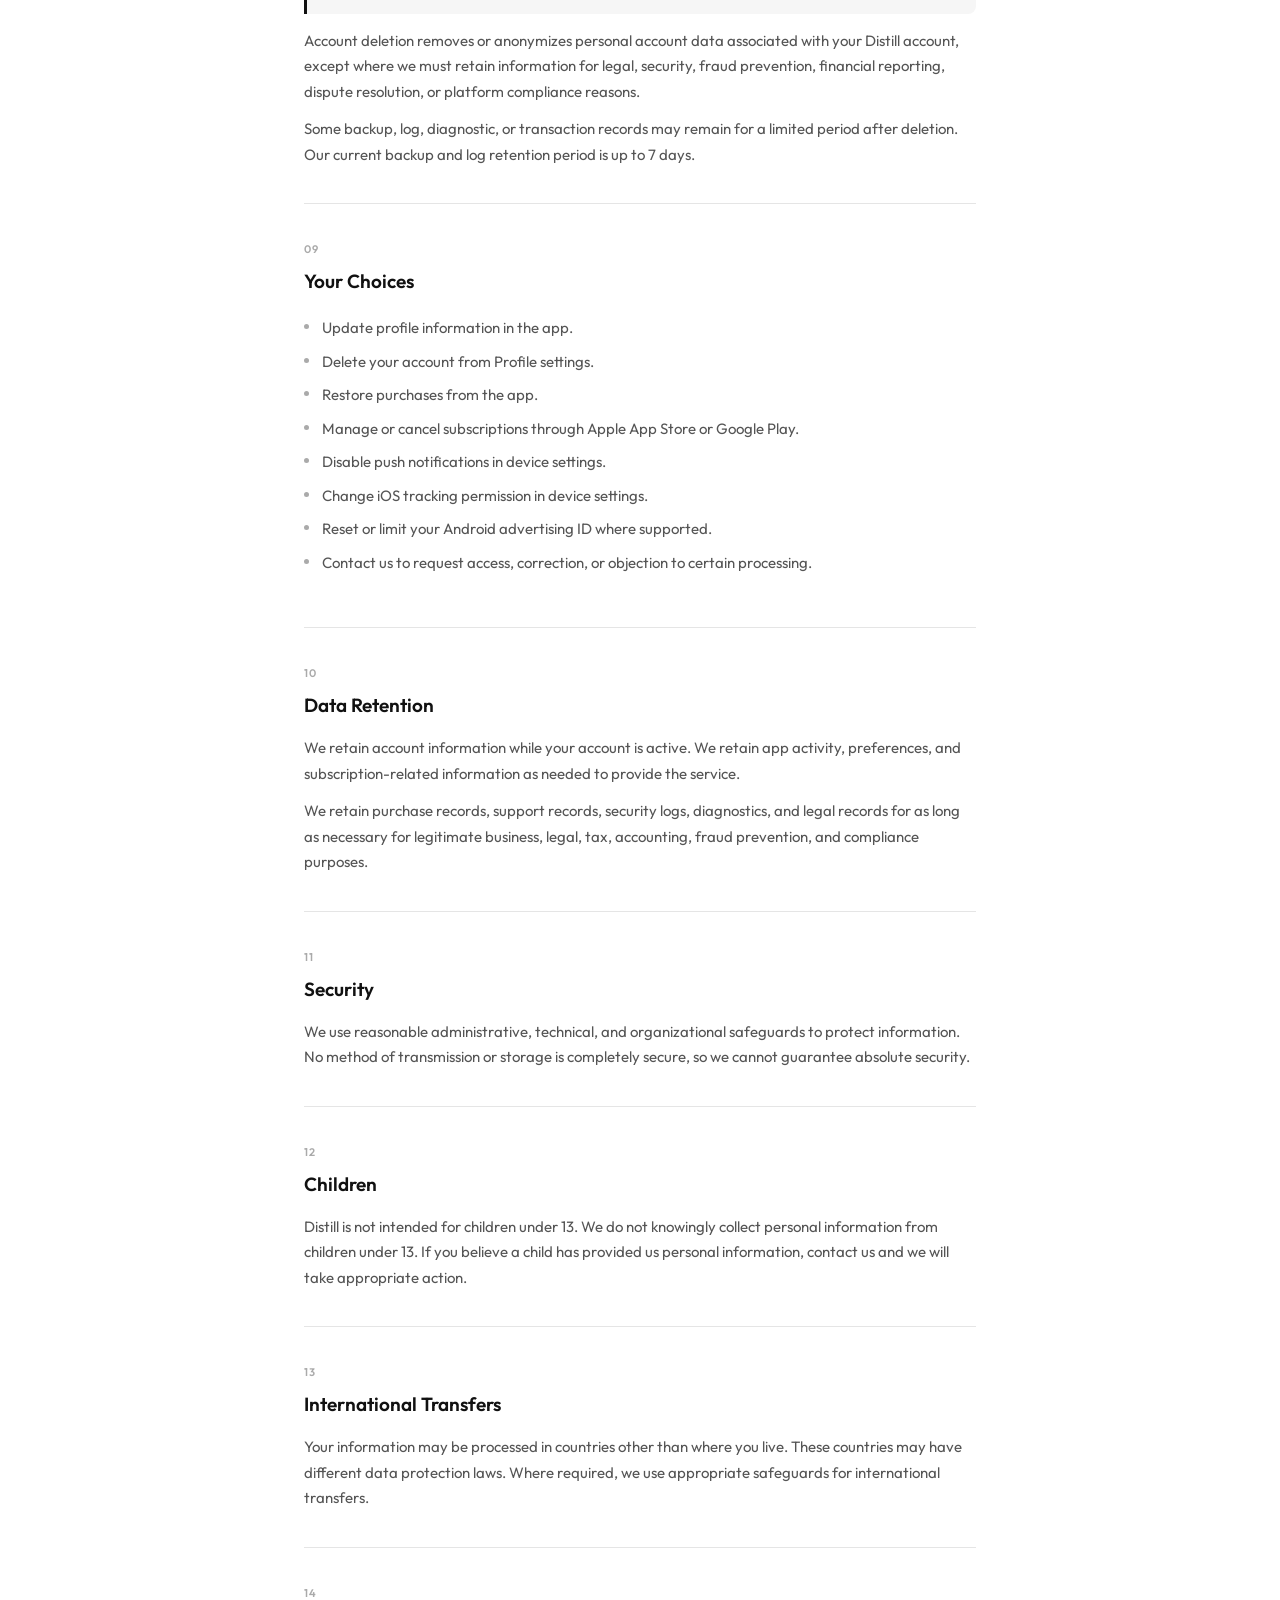
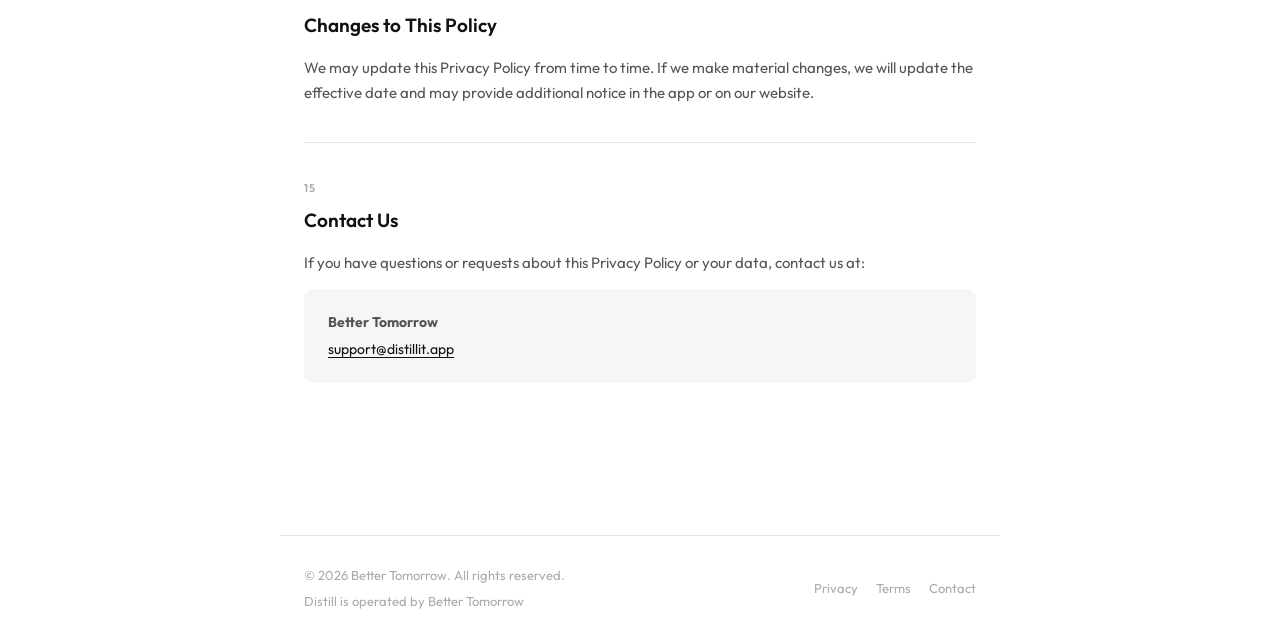
==== commit 25a58418: "updated privacy and account deletion" ====
--- a/legal/privacy/index.html
+++ b/legal/privacy/index.html
@@ -30,109 +30,139 @@
   <div class="section-block">
     <p class="section-num">01</p>
     <h2>Introduction</h2>
-    <p>Distill is committed to protecting your privacy. This policy explains what information we collect, how we use it, and what rights you have. By using Distill, you agree to the terms described here.</p>
-    <p>Questions? Reach us at <a href="mailto:support@distillit.app">support@distillit.app</a>.</p>
+    <p>Distill is operated by Better Tomorrow ("Distill," "we," "us," or "our"). This Privacy Policy explains how we collect, use, disclose, and protect information when you use the Distill mobile app, website, and related services.</p>
   </div>
 
   <div class="section-block">
     <p class="section-num">02</p>
     <h2>Information We Collect</h2>
-
-    <h3>Information you provide</h3>
-    <ul>
-      <li><strong>Name</strong> - collected during sign-up</li>
-      <li><strong>Email address</strong> - collected during sign-up or authentication</li>
-    </ul>
-
-    <h3>Information collected automatically</h3>
-    <ul>
-      <li><strong>Device identifiers</strong> - such as device ID and push notification tokens, used for service delivery and analytics</li>
-      <li><strong>Usage data</strong> - including content interactions, session activity, and in-app behaviour</li>
-      <li><strong>Diagnostic data</strong> - crash logs and error reports to help us maintain the app</li>
-    </ul>
-
-    <h3>Payment information</h3>
-    <p>We do not collect or store payment details. Purchases are processed by the Apple App Store or Google Play Store. We only receive non-sensitive information such as subscription status.</p>
-
-    <h3>What we do not collect</h3>
-    <ul>
-      <li>Location data</li>
-      <li>Camera or microphone data</li>
-      <li>User-uploaded content</li>
-    </ul>
+    <p>We collect information you provide directly, including your name, email address, sign-in provider information, profile preferences, onboarding answers, selected interests, book requests, feedback, and support messages.</p>
+    <p>We collect app activity information, including books viewed, summaries played, listening progress, saved books, liked shorts, search activity, subscription status, restore-purchase activity, and app interaction events.</p>
+    <p>We collect purchase and subscription information through Apple, Google Play, and RevenueCat, including product identifiers, entitlement status, transaction metadata, renewal status, and purchase history needed to provide premium access. We do not receive or store your full payment card details.</p>
+    <p>We collect device and technical information, including device type, operating system, app version, IP address, approximate region, crash logs, diagnostics, performance data, push notification permission status, and identifiers used for app functionality, analytics, attribution, fraud prevention, and subscription management.</p>
+    <p>If you allow tracking permission on iOS, or where permitted on other platforms, we may use advertising identifiers or attribution identifiers to measure marketing performance and understand how users discover Distill.</p>
   </div>
 
   <div class="section-block">
     <p class="section-num">03</p>
-    <h2>How We Use Your Information</h2>
+    <h2>How We Use Information</h2>
     <ul>
-      <li>Provide and personalise the Distill experience</li>
-      <li>Manage your account and subscription</li>
-      <li>Monitor and improve app performance</li>
-      <li>Communicate with you about your account</li>
-      <li>Comply with legal obligations</li>
+      <li>Create and manage your account.</li>
+      <li>Personalize your library, recommendations, onboarding, and app experience.</li>
+      <li>Save listening progress, liked content, history, and preferences.</li>
+      <li>Provide subscriptions, restore purchases, and manage premium access.</li>
+      <li>Respond to support, feedback, book requests, and account deletion requests.</li>
+      <li>Send service messages and push notifications if you allow them.</li>
+      <li>Analyze app usage, improve features, fix bugs, and monitor performance.</li>
+      <li>Measure advertising and marketing effectiveness.</li>
+      <li>Protect the app, prevent abuse, debug issues, and comply with legal obligations.</li>
     </ul>
   </div>
 
   <div class="section-block">
     <p class="section-num">04</p>
-    <h2>Third-Party Services</h2>
-    <p>We work with third-party providers for analytics, attribution, crash monitoring, and payment processing. These providers may receive certain data as described in this policy. We do not sell your personal data to any third party.</p>
+    <h2>Third-Party Services and SDKs</h2>
+    <p>We use third-party service providers that may process information on our behalf:</p>
+    <ul>
+      <li><strong>RevenueCat</strong>: subscription management, purchase validation, entitlement status, and restore purchases.</li>
+      <li><strong>AppsFlyer</strong>: install attribution, campaign measurement, and marketing performance analytics.</li>
+      <li><strong>PostHog</strong>: product analytics, feature usage, and app improvement.</li>
+      <li><strong>Sentry</strong>: crash reporting, error monitoring, diagnostics, and app stability.</li>
+      <li><strong>Google Sign-In</strong>: authentication when you choose to sign in with Google.</li>
+      <li><strong>Sign in with Apple</strong>: authentication when you choose to sign in with Apple.</li>
+      <li><strong>Expo Notifications</strong>: push notification permission handling and notification delivery support.</li>
+      <li><strong>Apple App Store and Google Play</strong>: purchase processing, subscription billing, refunds, and store account management.</li>
+    </ul>
+    <p>These providers may collect or receive identifiers, device information, usage events, diagnostics, purchase metadata, IP address, and account information depending on the feature used. Their processing is governed by their own privacy terms as well as our agreements with them.</p>
   </div>
 
   <div class="section-block">
     <p class="section-num">05</p>
-    <h2>Data Storage and Security</h2>
-    <p>We take reasonable measures to protect your data from unauthorised access or misuse. No system is completely secure and we cannot guarantee absolute security.</p>
+    <h2>Tracking, Analytics, and Attribution</h2>
+    <p>We use analytics to understand how people use Distill and to improve the app. We use attribution tools to understand which marketing campaigns lead to installs or subscriptions.</p>
+    <p>On iOS, when tracking permission is required, we use Apple's AppTrackingTransparency prompt. If you deny tracking permission, we do not use the iOS advertising identifier for tracking. You can change this choice anytime in iOS Settings.</p>
+    <p>On Android, you can reset or limit use of your advertising ID in your device settings where supported.</p>
+    <p>We may still collect non-advertising analytics, diagnostics, subscription, security, and app functionality data when permitted by law and platform rules.</p>
   </div>
 
   <div class="section-block">
     <p class="section-num">06</p>
-    <h2>Children's Privacy</h2>
-    <p>Distill is intended for users aged 13 and above. We do not knowingly collect data from children under 13. If you believe a child under 13 has created an account, contact us at <a href="mailto:support@distillit.app">support@distillit.app</a> and we will delete it promptly.</p>
+    <h2>Push Notifications</h2>
+    <p>If you allow notifications, we may send reminders, product updates, subscription-related messages, or app experience notifications. You can disable notifications anytime in your device settings.</p>
   </div>
 
   <div class="section-block">
     <p class="section-num">07</p>
-    <h2>Your Rights</h2>
-    <p>You may request access to, correction of, or deletion of your personal data at any time by contacting <a href="mailto:support@distillit.app">support@distillit.app</a>.</p>
-    <div class="callout">
-      <p><strong>Account deletion:</strong> Email us and we will delete your personal data within 7 days of confirmation.</p>
-    </div>
+    <h2>Subscriptions and Purchases</h2>
+    <p>Subscriptions are processed by Apple App Store or Google Play. Distill uses RevenueCat to determine whether your account has active premium access.</p>
+    <p>Deleting your Distill account does not automatically cancel an auto-renewable subscription. Billing continues through Apple or Google Play until you cancel the subscription in your store account settings.</p>
   </div>
 
   <div class="section-block">
     <p class="section-num">08</p>
-    <h2>Data Retention</h2>
-    <p>We retain your data for as long as your account is active. Upon account deletion, personal data is removed within 7 days. Anonymised or aggregated data may be retained for longer periods.</p>
+    <h2>Account Deletion</h2>
+    <p>You can request account deletion in the Distill app from Profile settings. When you request deletion, we schedule your account for deletion and show the scheduled deletion date in the app.</p>
+    <div class="callout">
+      <p><strong>Account deletion:</strong> Open Distill, go to Settings inside the "Me" tab, and tap Delete Account. Your account will be scheduled for deletion and after 7 days, your data will be permanently removed.</p>
+    </div>
+    <p>Account deletion removes or anonymizes personal account data associated with your Distill account, except where we must retain information for legal, security, fraud prevention, financial reporting, dispute resolution, or platform compliance reasons.</p>
+    <p>Some backup, log, diagnostic, or transaction records may remain for a limited period after deletion. Our current backup and log retention period is up to 7 days.</p>
   </div>
 
   <div class="section-block">
     <p class="section-num">09</p>
-    <h2>International Data Transfers</h2>
-    <p>Distill is available globally. Your data may be processed in countries other than your own. By using Distill, you consent to this transfer.</p>
+    <h2>Your Choices</h2>
+    <ul>
+      <li>Update profile information in the app.</li>
+      <li>Delete your account from Profile settings.</li>
+      <li>Restore purchases from the app.</li>
+      <li>Manage or cancel subscriptions through Apple App Store or Google Play.</li>
+      <li>Disable push notifications in device settings.</li>
+      <li>Change iOS tracking permission in device settings.</li>
+      <li>Reset or limit your Android advertising ID where supported.</li>
+      <li>Contact us to request access, correction, or objection to certain processing.</li>
+    </ul>
   </div>
 
   <div class="section-block">
     <p class="section-num">10</p>
-    <h2>Communications</h2>
-    <p>We may communicate with you about your account, subscription, or the app. Where applicable, you will have the option to manage your communication preferences.</p>
+    <h2>Data Retention</h2>
+    <p>We retain account information while your account is active. We retain app activity, preferences, and subscription-related information as needed to provide the service.</p>
+    <p>We retain purchase records, support records, security logs, diagnostics, and legal records for as long as necessary for legitimate business, legal, tax, accounting, fraud prevention, and compliance purposes.</p>
   </div>
 
   <div class="section-block">
     <p class="section-num">11</p>
-    <h2>Changes to This Policy</h2>
-    <p>We may update this policy from time to time. The "Last Updated" date at the top reflects any changes. Continued use of Distill after changes are posted constitutes acceptance.</p>
+    <h2>Security</h2>
+    <p>We use reasonable administrative, technical, and organizational safeguards to protect information. No method of transmission or storage is completely secure, so we cannot guarantee absolute security.</p>
   </div>
 
   <div class="section-block">
     <p class="section-num">12</p>
-    <h2>Contact</h2>
+    <h2>Children</h2>
+    <p>Distill is not intended for children under 13. We do not knowingly collect personal information from children under 13. If you believe a child has provided us personal information, contact us and we will take appropriate action.</p>
+  </div>
+
+  <div class="section-block">
+    <p class="section-num">13</p>
+    <h2>International Transfers</h2>
+    <p>Your information may be processed in countries other than where you live. These countries may have different data protection laws. Where required, we use appropriate safeguards for international transfers.</p>
+  </div>
+
+  <div class="section-block">
+    <p class="section-num">14</p>
+    <h2>Changes to This Policy</h2>
+    <p>We may update this Privacy Policy from time to time. If we make material changes, we will update the effective date and may provide additional notice in the app or on our website.</p>
+  </div>
+
+  <div class="section-block">
+    <p class="section-num">15</p>
+    <h2>Contact Us</h2>
+    <p>If you have questions or requests about this Privacy Policy or your data, contact us at:</p>
     <div class="contact-block">
       <p>
-        <strong>Distill</strong><br>
+        <strong>Better Tomorrow</strong><br>
         <a href="mailto:support@distillit.app">support@distillit.app</a><br>
-        <a href="https://distillit.app" target="_blank" rel="noopener">distillit.app</a>
       </p>
     </div>
   </div>
